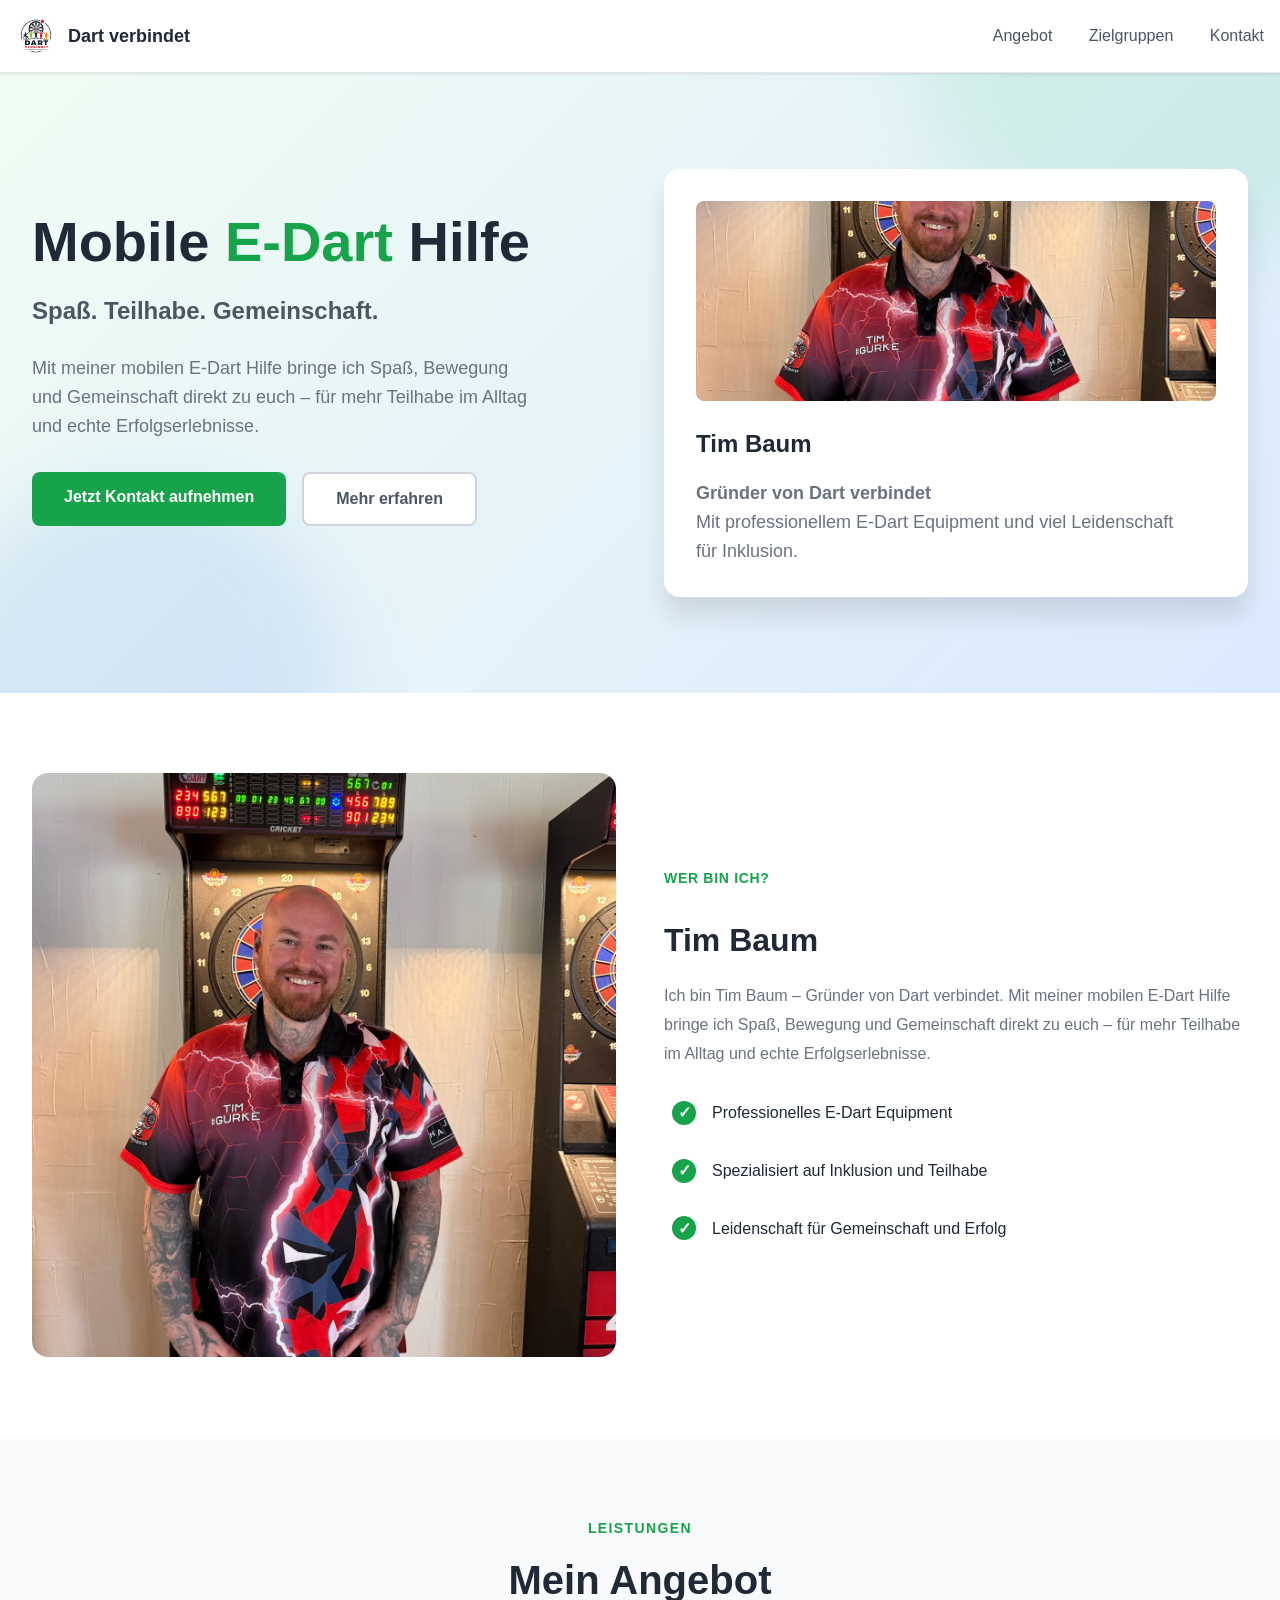
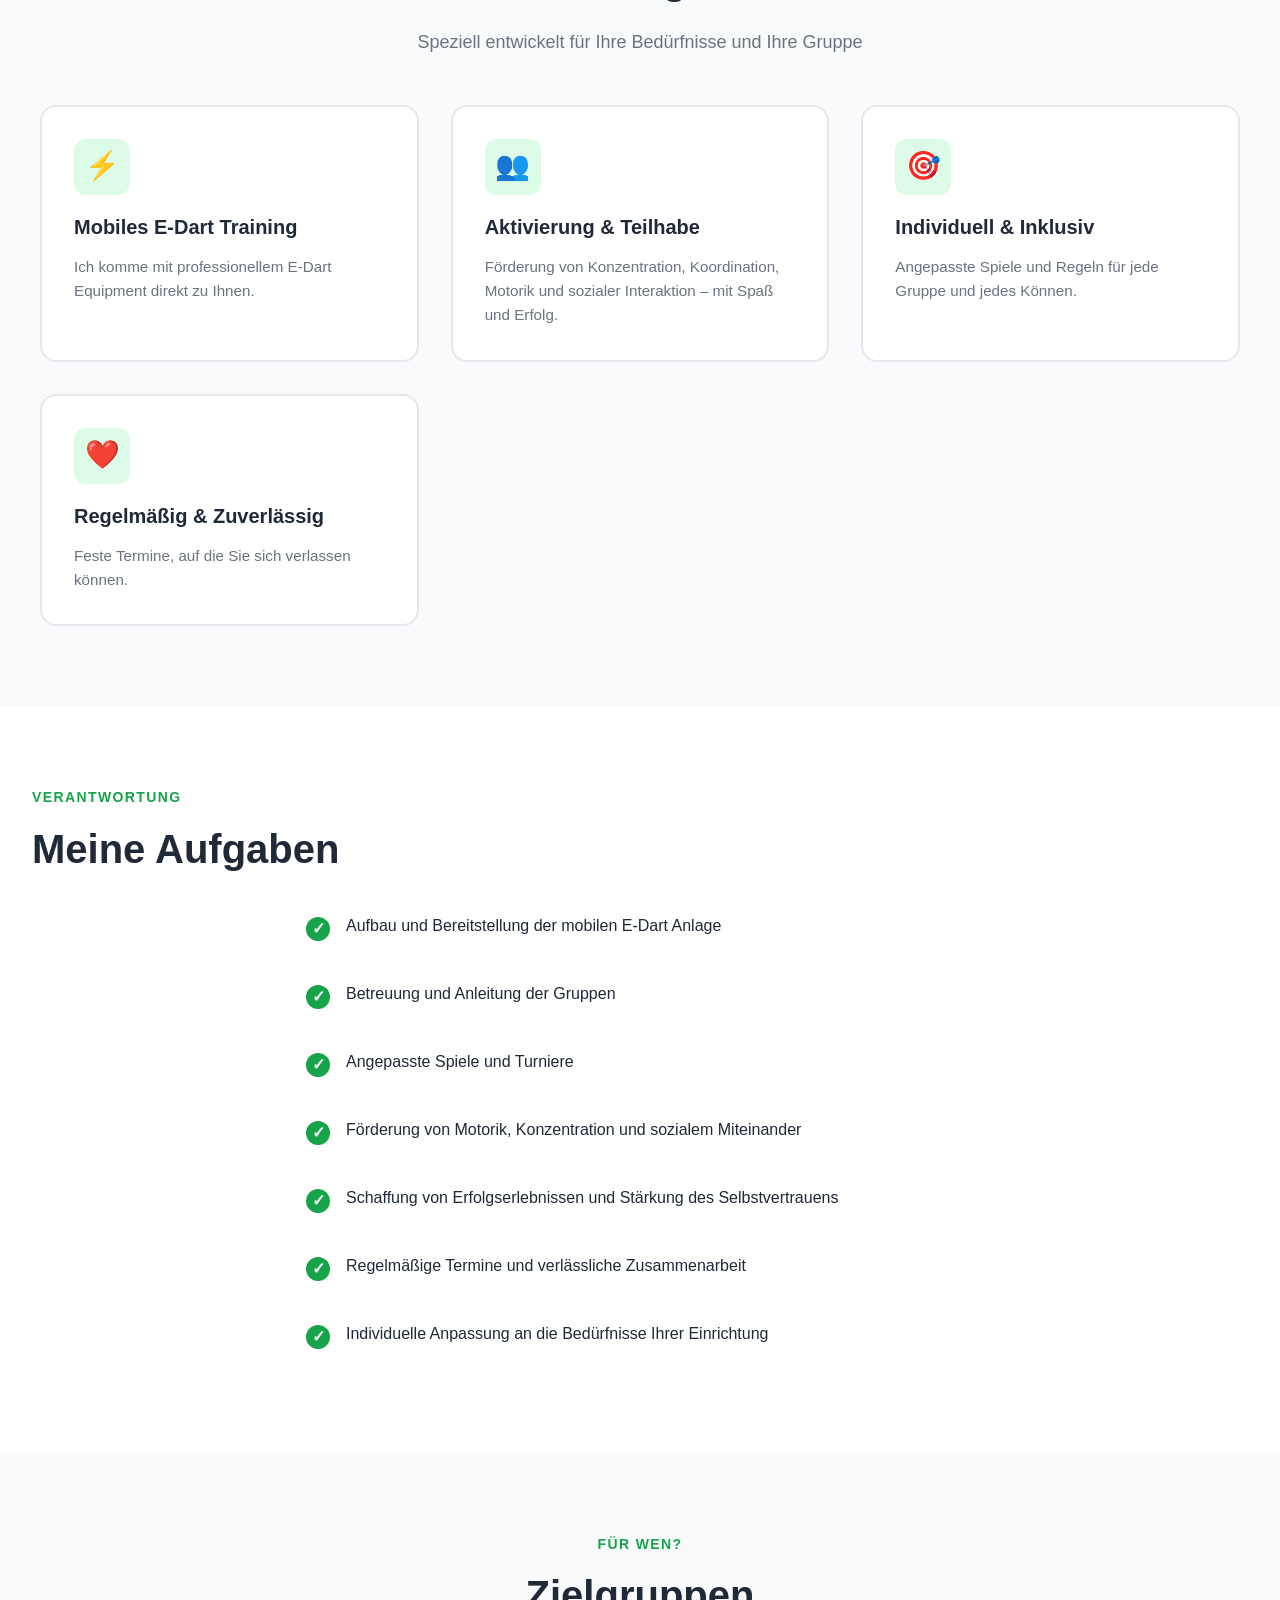
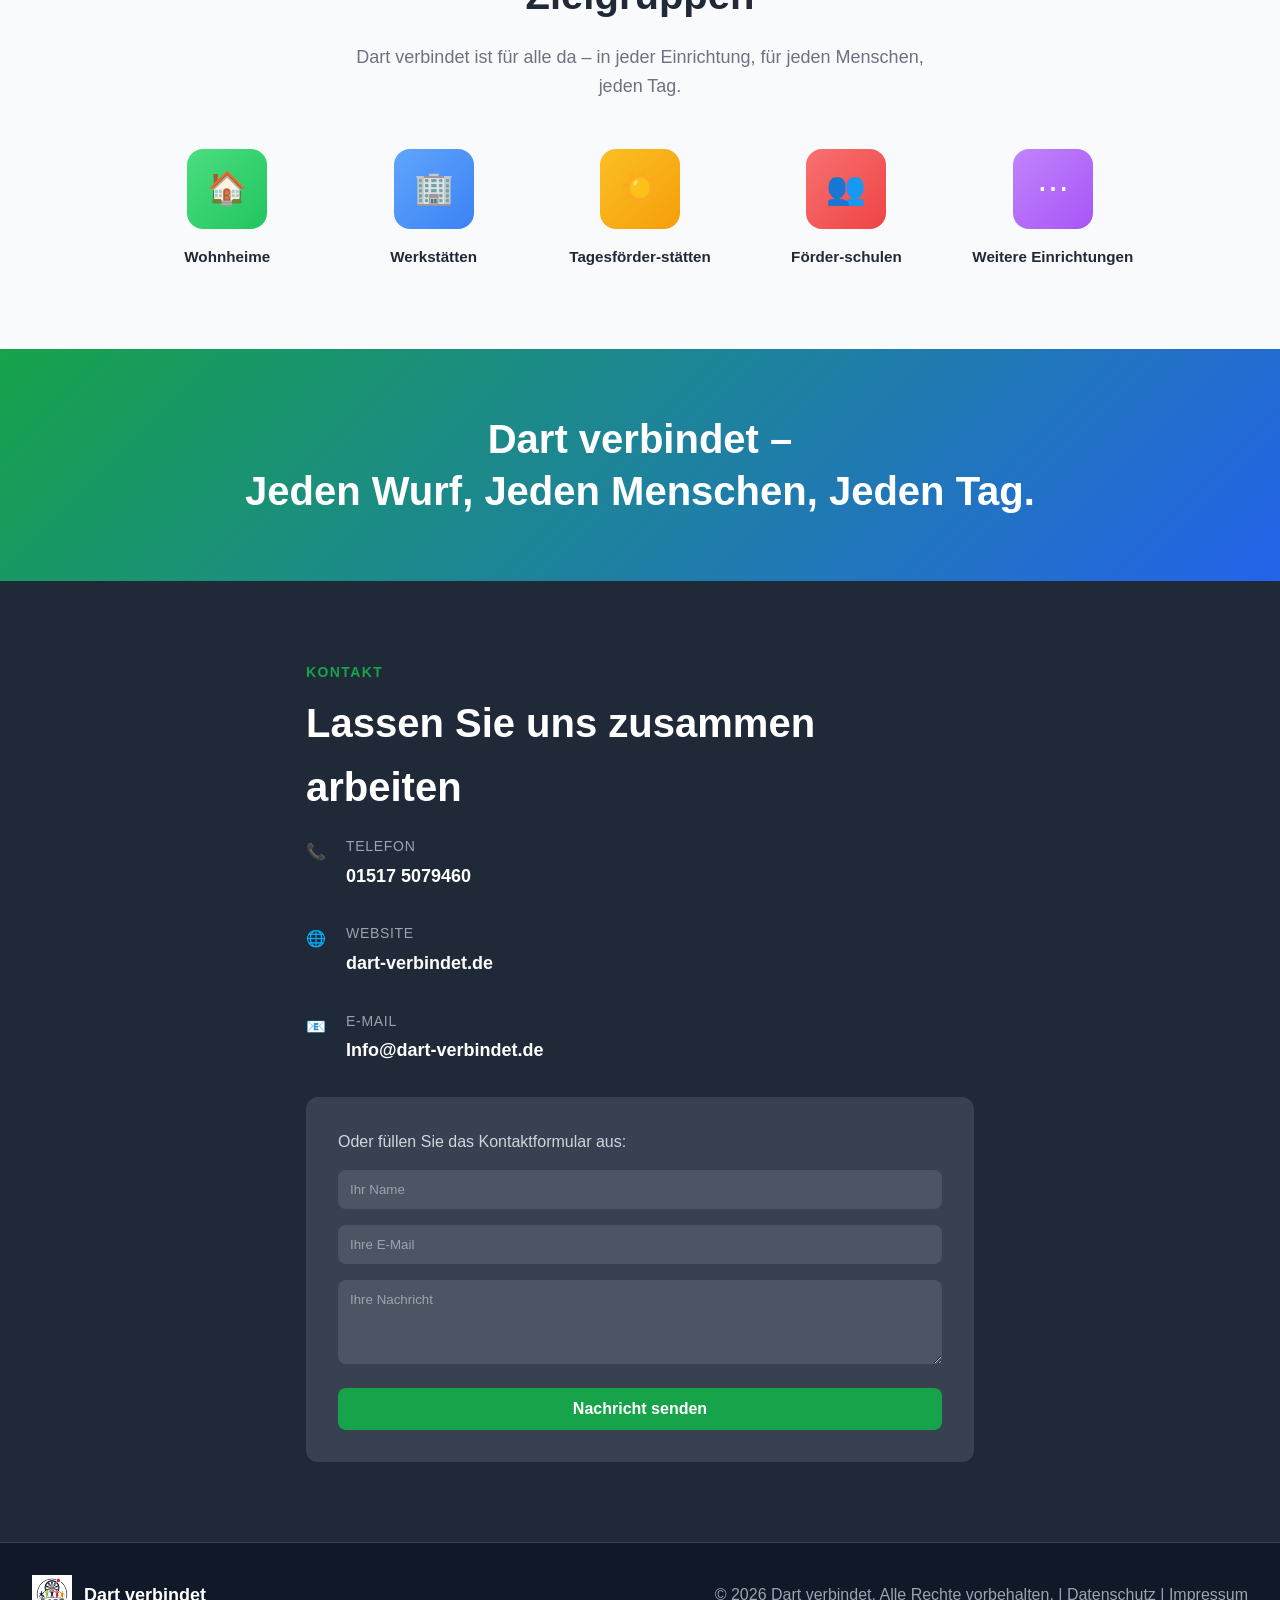
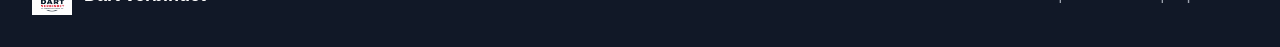
==== index.html @ 790d260e "Update index.html" ====
<!DOCTYPE html>
<html lang="de">
<head>
    <meta charset="UTF-8">
    <meta name="viewport" content="width=device-width, initial-scale=1.0">
    <title>Dart verbindet - Mobile E-Dart Hilfe</title>
    <style>
        * {
            margin: 0;
            padding: 0;
            box-sizing: border-box;
        }

        body {
            font-family: -apple-system, BlinkMacSystemFont, 'Segoe UI', Roboto, 'Helvetica Neue', Arial, sans-serif;
            line-height: 1.6;
            color: #1f2937;
            background: white;
        }

        .container {
            max-width: 1280px;
            margin: 0 auto;
            padding: 0 1rem;
        }

        /* Navigation */
        nav {
            position: sticky;
            top: 0;
            z-index: 50;
            background: white;
            border-bottom: 1px solid #e5e7eb;
            box-shadow: 0 1px 3px rgba(0,0,0,0.1);
        }

        nav .container {
            display: flex;
            justify-content: space-between;
            align-items: center;
            padding: 1rem;
        }

        .logo {
            display: flex;
            align-items: center;
            gap: 0.75rem;
            font-weight: bold;
            font-size: 1.125rem;
        }

        .logo-icon {
            width: 40px;
            height: 40px;
            background: linear-gradient(135deg, #16a34a, #2563eb);
            border-radius: 50%;
            display: flex;
            align-items: center;
            justify-content: center;
            color: white;
            font-weight: bold;
        }

        nav a {
            color: #4b5563;
            text-decoration: none;
            transition: color 0.3s;
            margin-left: 2rem;
        }

        nav a:hover {
            color: #16a34a;
        }

        /* Hero Section */
        .hero {
            background: linear-gradient(135deg, #f0fdf4 0%, #dbeafe 100%);
            padding: 6rem 1rem;
            position: relative;
            overflow: hidden;
        }

        .hero::before {
            content: '';
            position: absolute;
            top: -50%;
            right: -10%;
            width: 500px;
            height: 500px;
            background: rgba(34, 197, 94, 0.1);
            border-radius: 50%;
            filter: blur(40px);
        }

        .hero::after {
            content: '';
            position: absolute;
            bottom: -30%;
            left: -5%;
            width: 400px;
            height: 400px;
            background: rgba(37, 99, 235, 0.1);
            border-radius: 50%;
            filter: blur(40px);
        }

        .hero .container {
            display: grid;
            grid-template-columns: 1fr 1fr;
            gap: 3rem;
            align-items: center;
            position: relative;
            z-index: 10;
        }

        .hero h1 {
            font-size: 3.5rem;
            font-weight: 900;
            line-height: 1.2;
            margin-bottom: 1rem;
        }

        .hero h1 .accent {
            color: #16a34a;
        }

        .hero .subtitle {
            font-size: 1.5rem;
            color: #4b5563;
            margin-bottom: 1.5rem;
            font-weight: 600;
        }

        .hero p {
            font-size: 1.125rem;
            color: #6b7280;
            margin-bottom: 2rem;
            max-width: 500px;
        }

        .buttons {
            display: flex;
            gap: 1rem;
            margin-bottom: 2rem;
        }

        .btn {
            padding: 0.75rem 2rem;
            border-radius: 0.5rem;
            text-decoration: none;
            font-weight: 600;
            transition: all 0.3s;
            border: none;
            cursor: pointer;
            font-size: 1rem;
        }

        .btn-primary {
            background: #16a34a;
            color: white;
        }

        .btn-primary:hover {
            background: #15803d;
            transform: translateY(-2px);
            box-shadow: 0 10px 20px rgba(22, 163, 74, 0.2);
        }

        .btn-secondary {
            background: white;
            color: #4b5563;
            border: 2px solid #d1d5db;
        }

        .btn-secondary:hover {
            border-color: #16a34a;
            color: #16a34a;
        }

        .hero-card {
            background: white;
            border-radius: 1rem;
            padding: 2rem;
            box-shadow: 0 20px 25px rgba(0,0,0,0.1);
        }

        .hero-card-icon {
            font-size: 4rem;
            margin-bottom: 1rem;
            display: block;
        }

        .hero-card h3 {
            font-size: 1.5rem;
            margin-bottom: 1rem;
        }

        .hero-card p {
            color: #6b7280;
            margin: 0;
        }

        /* Section Styles */
        section {
            padding: 5rem 1rem;
        }

        section.light {
            background: #f9fafb;
        }

        .section-header {
            text-align: center;
            margin-bottom: 3rem;
        }

        .section-label {
            color: #16a34a;
            font-weight: bold;
            font-size: 0.875rem;
            text-transform: uppercase;
            letter-spacing: 0.1em;
            margin-bottom: 0.5rem;
        }

        .section-title {
            font-size: 2.5rem;
            font-weight: 900;
            margin-bottom: 1rem;
        }

        .section-lead {
            font-size: 1.125rem;
            color: #6b7280;
            max-width: 600px;
            margin: 0 auto;
        }

        /* About Section */
        .about .container {
            display: grid;
            grid-template-columns: 1fr 1fr;
            gap: 3rem;
            align-items: center;
        }

        .about-image {
            width: 100%;
            aspect-ratio: 1;
            background: linear-gradient(135deg, #dcfce7, #dbeafe);
            border-radius: 1rem;
            display: flex;
            align-items: center;
            justify-content: center;
            font-size: 6rem;
        }

        .about-content h2 {
            font-size: 2rem;
            margin-bottom: 1rem;
        }

        .about-content p {
            color: #6b7280;
            margin-bottom: 1.5rem;
            line-height: 1.8;
        }

        .checklist {
            list-style: none;
        }

        .checklist li {
            display: flex;
            align-items: center;
            gap: 1rem;
            margin-bottom: 1rem;
            padding: 0.5rem;
            border-radius: 0.5rem;
            transition: background 0.3s;
        }

        .checklist li:hover {
            background: #f3f4f6;
        }

        .checklist li::before {
            content: '✓';
            width: 24px;
            height: 24px;
            background: #16a34a;
            color: white;
            border-radius: 50%;
            display: flex;
            align-items: center;
            justify-content: center;
            font-weight: bold;
            flex-shrink: 0;
        }

        /* Cards Grid */
        .cards-grid {
            display: grid;
            grid-template-columns: repeat(auto-fit, minmax(280px, 1fr));
            gap: 2rem;
            max-width: 1200px;
            margin: 0 auto;
        }

        .card {
            background: white;
            border: 2px solid #e5e7eb;
            border-radius: 1rem;
            padding: 2rem;
            transition: all 0.3s;
        }

        .card:hover {
            border-color: #16a34a;
            box-shadow: 0 20px 25px rgba(22, 163, 74, 0.1);
            transform: translateY(-5px);
        }

        .card-icon {
            width: 56px;
            height: 56px;
            background: #dcfce7;
            border-radius: 0.75rem;
            display: flex;
            align-items: center;
            justify-content: center;
            font-size: 1.75rem;
            margin-bottom: 1rem;
        }

        .card h3 {
            font-size: 1.25rem;
            margin-bottom: 0.75rem;
        }

        .card p {
            color: #6b7280;
            font-size: 0.95rem;
        }

        /* Tasks List */
        .tasks-list {
            max-width: 700px;
            margin: 0 auto;
        }

        .task-item {
            display: flex;
            align-items: flex-start;
            gap: 1rem;
            padding: 1rem;
            margin-bottom: 0.5rem;
            border-radius: 0.5rem;
            transition: background 0.3s;
        }

        .task-item:hover {
            background: #f3f4f6;
        }

        .task-item::before {
            content: '✓';
            width: 24px;
            height: 24px;
            background: #16a34a;
            color: white;
            border-radius: 50%;
            display: flex;
            align-items: center;
            justify-content: center;
            font-weight: bold;
            flex-shrink: 0;
            margin-top: 0.25rem;
        }

        /* Target Groups */
        .target-groups {
            display: grid;
            grid-template-columns: repeat(auto-fit, minmax(150px, 1fr));
            gap: 2rem;
            max-width: 1000px;
            margin: 0 auto;
        }

        .target-group {
            text-align: center;
        }

        .target-icon {
            width: 80px;
            height: 80px;
            margin: 0 auto 1rem;
            border-radius: 1rem;
            display: flex;
            align-items: center;
            justify-content: center;
            font-size: 2rem;
        }

        .target-icon.green {
            background: linear-gradient(135deg, #4ade80, #22c55e);
        }

        .target-icon.blue {
            background: linear-gradient(135deg, #60a5fa, #3b82f6);
        }

        .target-icon.yellow {
            background: linear-gradient(135deg, #fbbf24, #f59e0b);
        }

        .target-icon.red {
            background: linear-gradient(135deg, #f87171, #ef4444);
        }

        .target-icon.purple {
            background: linear-gradient(135deg, #c084fc, #a855f7);
        }

        .target-icon {
            color: white;
        }

        .target-group p {
            font-weight: 600;
            font-size: 0.95rem;
        }

        /* Motto Section */
        .motto {
            background: linear-gradient(135deg, #16a34a 0%, #2563eb 100%);
            color: white;
            text-align: center;
            padding: 4rem 1rem;
        }

        .motto h2 {
            font-size: 2.5rem;
            font-weight: 900;
            line-height: 1.3;
        }

        /* Contact Section */
        .contact {
            background: #1f2937;
            color: white;
        }

        .contact .container {
            max-width: 700px;
        }

        .contact-item {
            display: flex;
            align-items: flex-start;
            gap: 1rem;
            margin-bottom: 2rem;
        }

        .contact-icon {
            width: 24px;
            height: 24px;
            color: #16a34a;
            flex-shrink: 0;
            margin-top: 0.25rem;
        }

        .contact-item p {
            margin: 0;
        }

        .contact-item .label {
            font-size: 0.875rem;
            color: #9ca3af;
            text-transform: uppercase;
            letter-spacing: 0.05em;
            margin-bottom: 0.25rem;
        }

        .contact-item a {
            color: white;
            text-decoration: none;
            font-weight: 600;
            font-size: 1.125rem;
            transition: color 0.3s;
        }

        .contact-item a:hover {
            color: #16a34a;
        }

        .form-group {
            background: #374151;
            border-radius: 0.75rem;
            padding: 2rem;
            margin-top: 2rem;
        }

        .form-group p {
            margin-bottom: 1rem;
            color: #d1d5db;
        }

        .form-group input,
        .form-group textarea {
            width: 100%;
            padding: 0.75rem;
            margin-bottom: 1rem;
            background: #4b5563;
            border: none;
            border-radius: 0.5rem;
            color: white;
            font-family: inherit;
        }

        .form-group input::placeholder,
        .form-group textarea::placeholder {
            color: #9ca3af;
        }

        .form-group input:focus,
        .form-group textarea:focus {
            outline: none;
            box-shadow: 0 0 0 3px rgba(22, 163, 74, 0.3);
        }

        /* Footer */
        footer {
            background: #111827;
            color: #9ca3af;
            padding: 2rem 1rem;
            text-align: center;
            border-top: 1px solid #374151;
        }

        footer .container {
            display: flex;
            justify-content: space-between;
            align-items: center;
            flex-wrap: wrap;
            gap: 2rem;
        }

        footer a {
            color: #9ca3af;
            text-decoration: none;
            transition: color 0.3s;
        }

        footer a:hover {
            color: #16a34a;
        }

        /* Responsive */
        @media (max-width: 768px) {
            .hero .container,
            .about .container {
                grid-template-columns: 1fr;
            }

            .hero h1 {
                font-size: 2rem;
            }

            .section-title {
                font-size: 1.875rem;
            }

            nav a {
                display: none;
            }

            .buttons {
                flex-direction: column;
            }

            .btn {
                width: 100%;
                text-align: center;
            }

            footer .container {
                flex-direction: column;
                text-align: center;
            }
        }
    </style>
</head>
<body>
    <!-- Navigation -->
    <nav>
        <div class="container">
            <div class="logo">
                <img src="images/logo.png" alt="Dart verbindet Logo" style="height: 40px; width: auto;">
                <span>Dart verbindet</span>
            </div>
            <div>
                <a href="#angebot">Angebot</a>
                <a href="#zielgruppen">Zielgruppen</a>
                <a href="#kontakt">Kontakt</a>
            </div>
        </div>
    </nav>

    <!-- Hero Section -->
    <section class="hero">
        <div class="container">
            <div>
                <h1>Mobile <span class="accent">E-Dart</span> Hilfe</h1>
                <p class="subtitle">Spaß. Teilhabe. Gemeinschaft.</p>
                <p>Mit meiner mobilen E-Dart Hilfe bringe ich Spaß, Bewegung und Gemeinschaft direkt zu euch – für mehr Teilhabe im Alltag und echte Erfolgserlebnisse.</p>
                <div class="buttons">
                    <a href="#kontakt" class="btn btn-primary">Jetzt Kontakt aufnehmen</a>
                    <a href="#angebot" class="btn btn-secondary">Mehr erfahren</a>
                </div>
            </div>
            <div class="hero-card">
                <img src="images/tim.jpg" alt="Tim Baum" style="width: 100%; height: 200px; object-fit: cover; border-radius: 0.5rem; margin-bottom: 1rem;">
                <h3>Tim Baum</h3>
                <p><strong>Gründer von Dart verbindet</strong></p>
                <p>Mit professionellem E-Dart Equipment und viel Leidenschaft für Inklusion.</p>
            </div>
        </div>
    </section>

    <!-- Über mich -->
    <section class="about">
        <div class="container">
            <div class="about-image" style="background-image: url('images/tim.jpg'); background-size: cover; background-position: center;"></div>
            <div class="about-content">
                <p style="color: #16a34a; font-weight: bold; font-size: 0.875rem; text-transform: uppercase; letter-spacing: 0.05em;">Wer bin ich?</p>
                <h2>Tim Baum</h2>
                <p>Ich bin Tim Baum – Gründer von Dart verbindet. Mit meiner mobilen E-Dart Hilfe bringe ich Spaß, Bewegung und Gemeinschaft direkt zu euch – für mehr Teilhabe im Alltag und echte Erfolgserlebnisse.</p>
                <ul class="checklist">
                    <li>Professionelles E-Dart Equipment</li>
                    <li>Spezialisiert auf Inklusion und Teilhabe</li>
                    <li>Leidenschaft für Gemeinschaft und Erfolg</li>
                </ul>
            </div>
        </div>
    </section>

    <!-- Mein Angebot -->
    <section class="light" id="angebot">
        <div class="container">
            <div class="section-header">
                <p class="section-label">Leistungen</p>
                <h2 class="section-title">Mein Angebot</h2>
                <p class="section-lead">Speziell entwickelt für Ihre Bedürfnisse und Ihre Gruppe</p>
            </div>
            <div class="cards-grid">
                <div class="card">
                    <div class="card-icon">⚡</div>
                    <h3>Mobiles E-Dart Training</h3>
                    <p>Ich komme mit professionellem E-Dart Equipment direkt zu Ihnen.</p>
                </div>
                <div class="card">
                    <div class="card-icon">👥</div>
                    <h3>Aktivierung & Teilhabe</h3>
                    <p>Förderung von Konzentration, Koordination, Motorik und sozialer Interaktion – mit Spaß und Erfolg.</p>
                </div>
                <div class="card">
                    <div class="card-icon">🎯</div>
                    <h3>Individuell & Inklusiv</h3>
                    <p>Angepasste Spiele und Regeln für jede Gruppe und jedes Können.</p>
                </div>
                <div class="card">
                    <div class="card-icon">❤️</div>
                    <h3>Regelmäßig & Zuverlässig</h3>
                    <p>Feste Termine, auf die Sie sich verlassen können.</p>
                </div>
            </div>
        </div>
    </section>

    <!-- Meine Aufgaben -->
    <section>
        <div class="container">
            <p class="section-label">Verantwortung</p>
            <h2 class="section-title">Meine Aufgaben</h2>
            <div class="tasks-list">
                <div class="task-item">Aufbau und Bereitstellung der mobilen E-Dart Anlage</div>
                <div class="task-item">Betreuung und Anleitung der Gruppen</div>
                <div class="task-item">Angepasste Spiele und Turniere</div>
                <div class="task-item">Förderung von Motorik, Konzentration und sozialem Miteinander</div>
                <div class="task-item">Schaffung von Erfolgserlebnissen und Stärkung des Selbstvertrauens</div>
                <div class="task-item">Regelmäßige Termine und verlässliche Zusammenarbeit</div>
                <div class="task-item">Individuelle Anpassung an die Bedürfnisse Ihrer Einrichtung</div>
            </div>
        </div>
    </section>

    <!-- Zielgruppen -->
    <section class="light" id="zielgruppen">
        <div class="container">
            <div class="section-header">
                <p class="section-label">Für wen?</p>
                <h2 class="section-title">Zielgruppen</h2>
                <p class="section-lead">Dart verbindet ist für alle da – in jeder Einrichtung, für jeden Menschen, jeden Tag.</p>
            </div>
            <div class="target-groups">
                <div class="target-group">
                    <div class="target-icon green">🏠</div>
                    <p>Wohnheime</p>
                </div>
                <div class="target-group">
                    <div class="target-icon blue">🏢</div>
                    <p>Werkstätten</p>
                </div>
                <div class="target-group">
                    <div class="target-icon yellow">☀️</div>
                    <p>Tagesförder-stätten</p>
                </div>
                <div class="target-group">
                    <div class="target-icon red">👥</div>
                    <p>Förder-schulen</p>
                </div>
                <div class="target-group">
                    <div class="target-icon purple">⋯</div>
                    <p>Weitere Einrichtungen</p>
                </div>
            </div>
        </div>
    </section>

    <!-- Motto -->
    <section class="motto">
        <div class="container">
            <h2>Dart verbindet –<br>Jeden Wurf, Jeden Menschen, Jeden Tag.</h2>
        </div>
    </section>

    <!-- Kontakt -->
    <section class="contact" id="kontakt">
        <div class="container">
            <p class="section-label">Kontakt</p>
            <h2 class="section-title">Lassen Sie uns zusammen arbeiten</h2>

            <div class="contact-item">
                <span class="contact-icon">📞</span>
                <div>
                    <p class="label">Telefon</p>
                    <a href="tel:015175079460">01517 5079460</a>
                </div>
            </div>

            <div class="contact-item">
                <span class="contact-icon">🌐</span>
                <div>
                    <p class="label">Website</p>
                    <a href="https://dart-verbindet.de" target="_blank">dart-verbindet.de</a>
                </div>
            </div>

            <div class="contact-item">
                <span class="contact-icon">📧</span>
                <div>
                    <p class="label">E-Mail</p>
                    <a href="mailto:Info@dart-verbindet.de">Info@dart-verbindet.de</a>
                </div>
            </div>

            <div class="form-group">
                <p>Oder füllen Sie das Kontaktformular aus:</p>
                <input type="text" placeholder="Ihr Name" required>
                <input type="email" placeholder="Ihre E-Mail" required>
                <textarea placeholder="Ihre Nachricht" rows="4" required></textarea>
                <button class="btn btn-primary" style="width: 100%; text-align: center;">Nachricht senden</button>
            </div>
        </div>
    </section>

    <!-- Footer -->
    <footer>
        <div class="container">
            <div class="logo" style="color: white;">
                <img src="images/logo.png" alt="Dart verbindet Logo" style="height: 40px; width: auto;">
                <span>Dart verbindet</span>
            </div>
            <p>© 2026 Dart verbindet. Alle Rechte vorbehalten. | <a href="#">Datenschutz</a> | <a href="#">Impressum</a></p>
        </div>
    </footer>
</body>
</html>
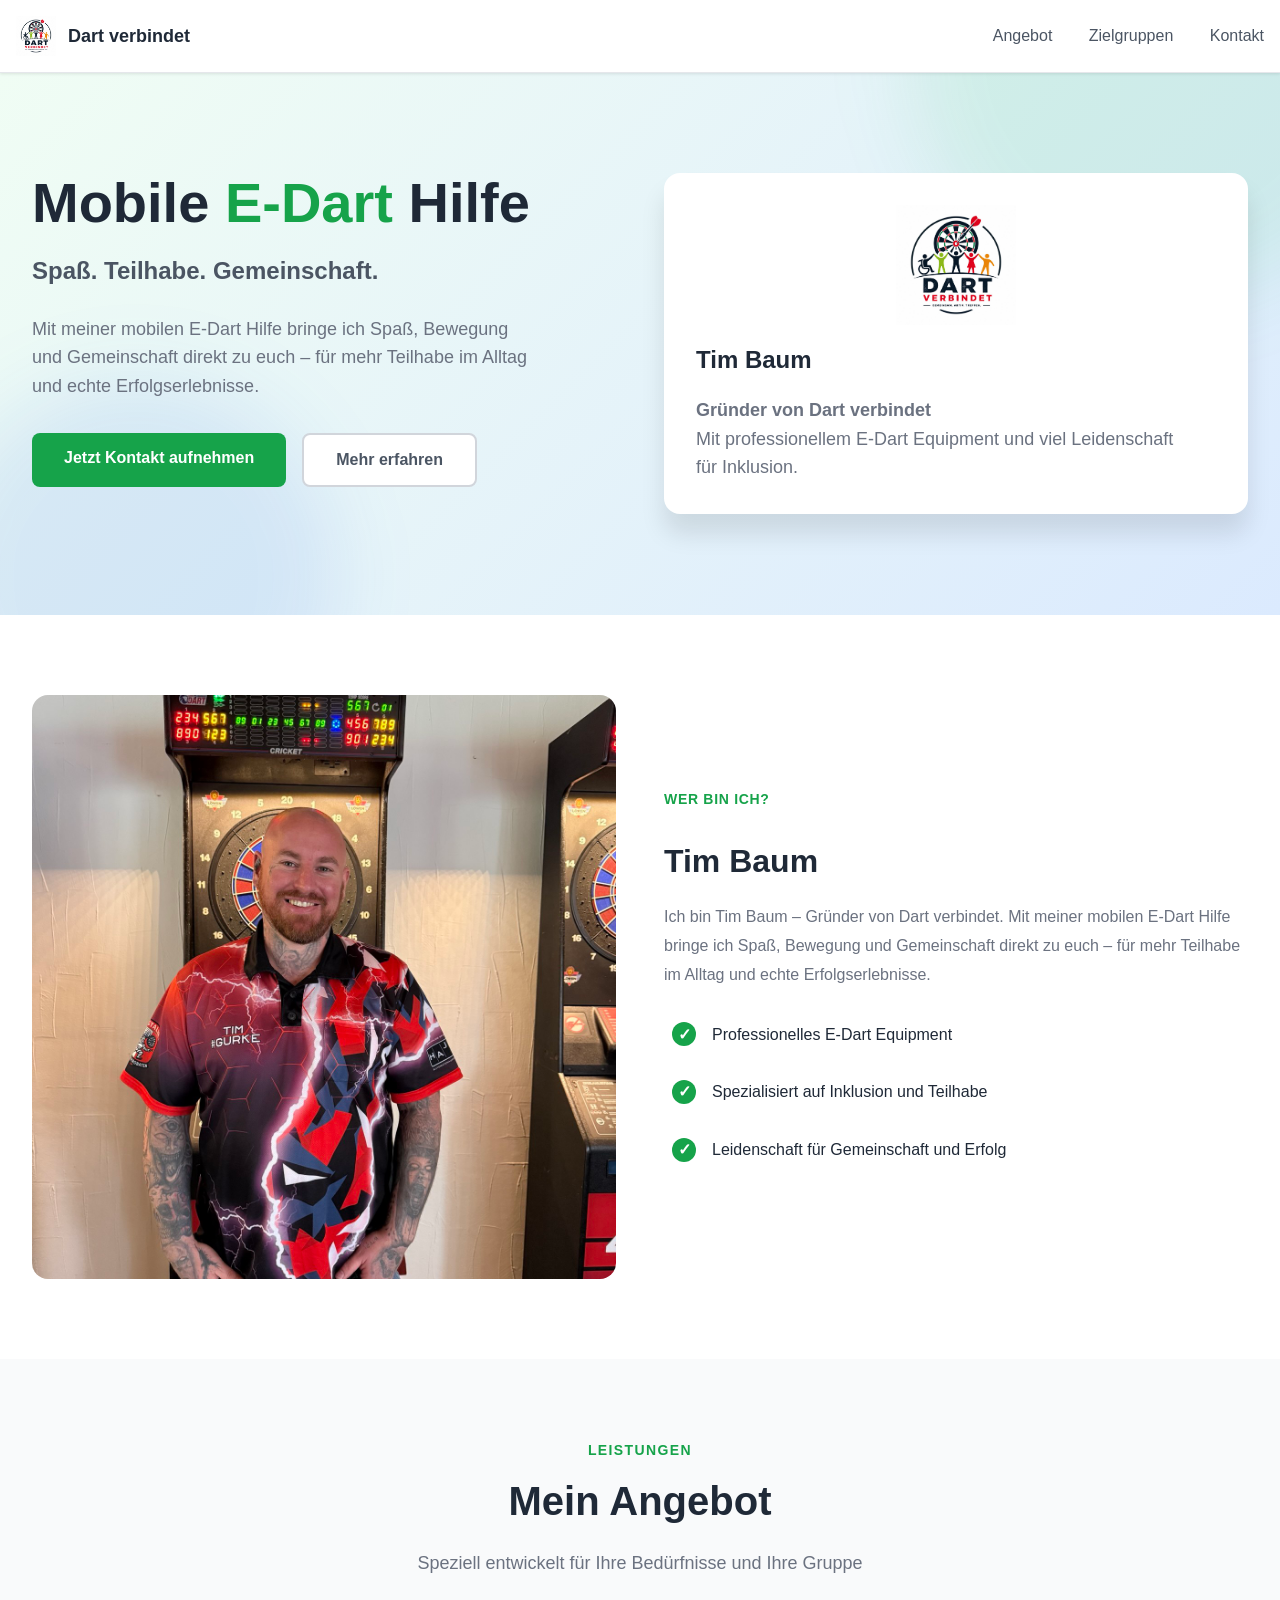
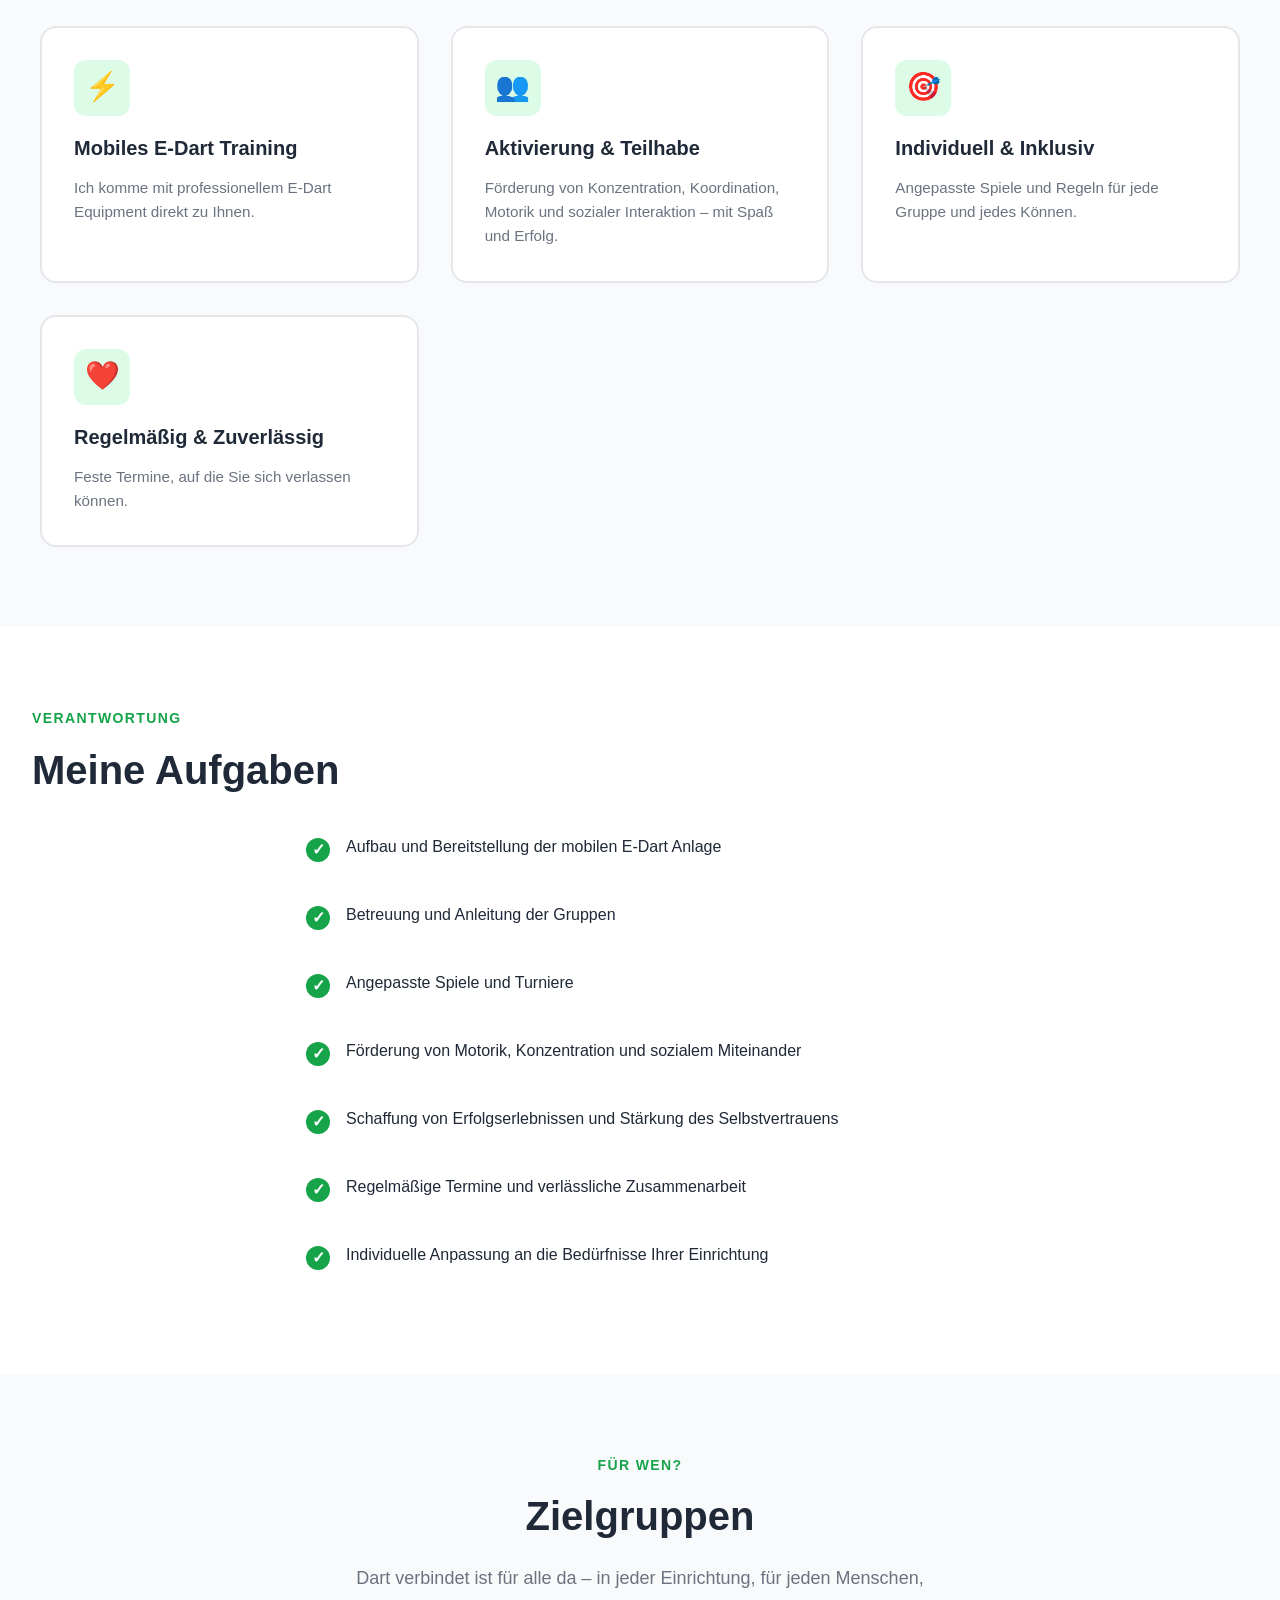
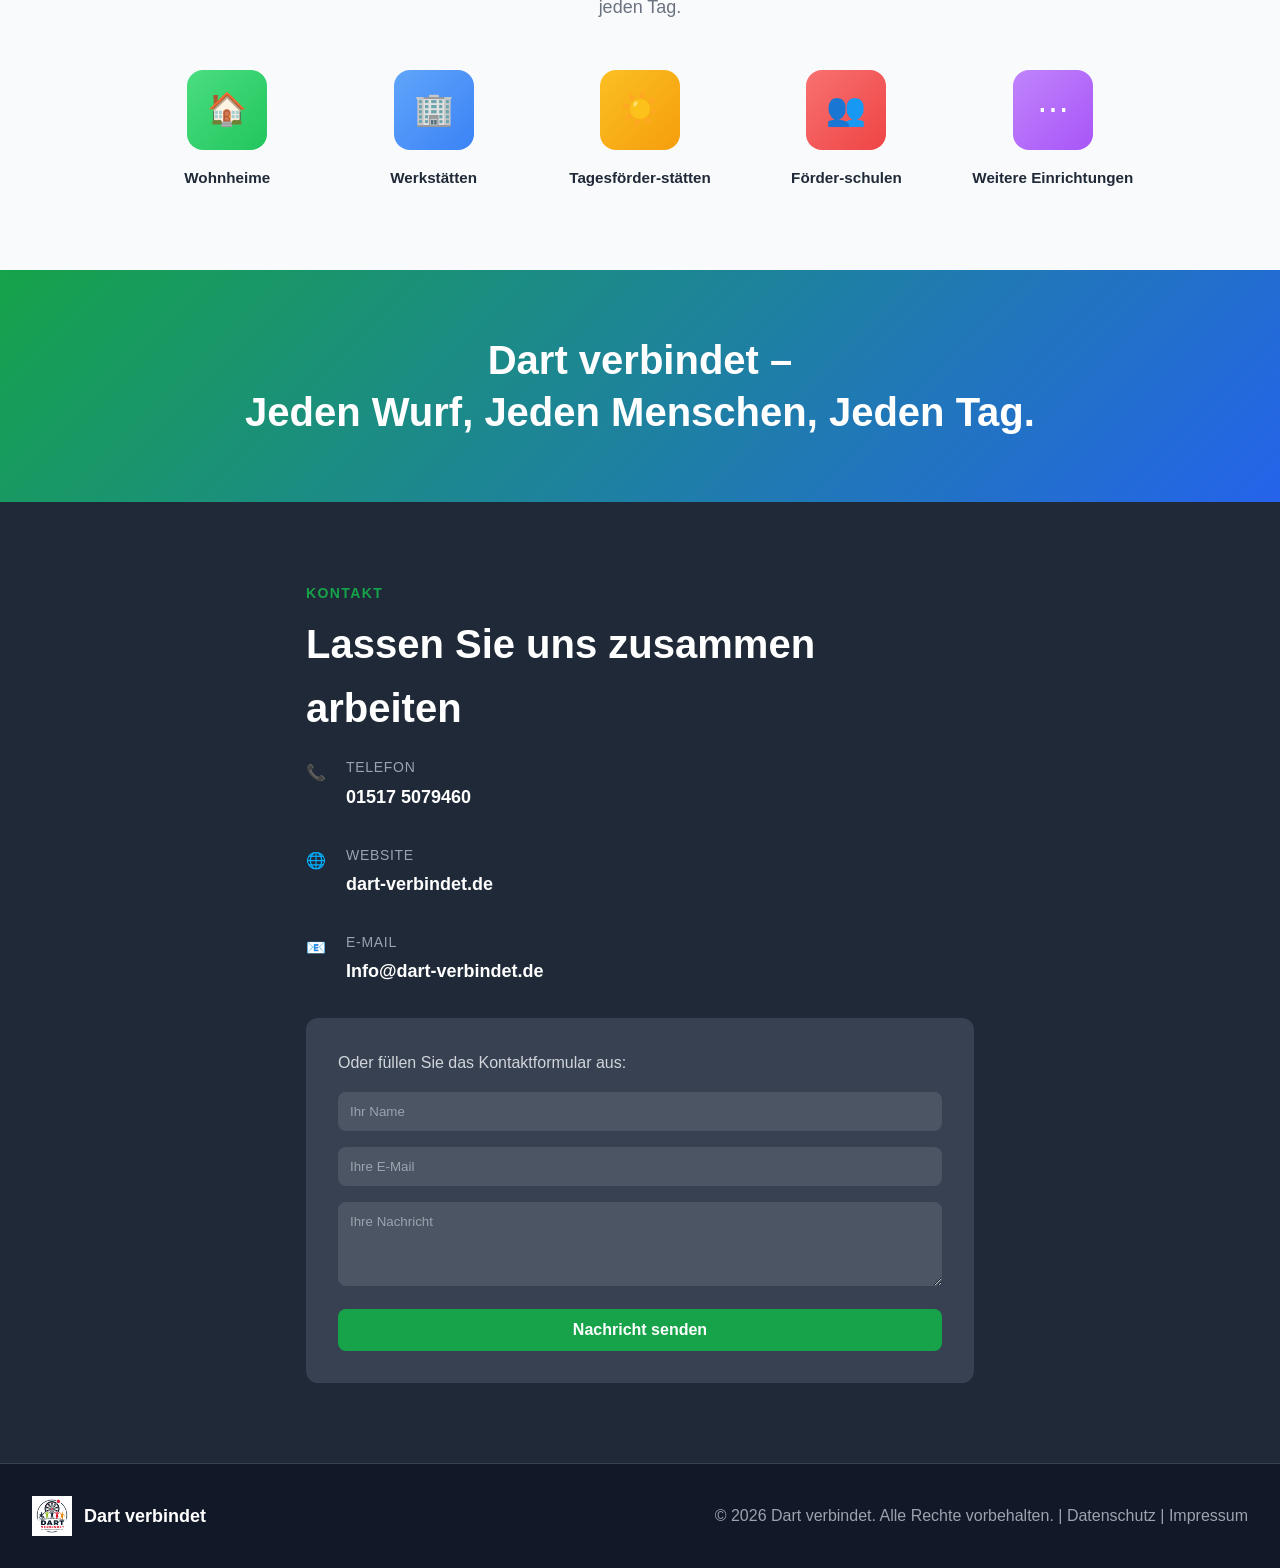
==== commit 6a56ea11: "Update index.html" ====
--- a/index.html
+++ b/index.html
@@ -620,7 +620,7 @@
                 </div>
             </div>
             <div class="hero-card">
-                <img src="images/tim.jpg" alt="Tim Baum" style="width: 100%; height: 200px; object-fit: cover; border-radius: 0.5rem; margin-bottom: 1rem;">
+                <img src="images/logo.png" alt="Dart verbindet Logo" style="width: 120px; height: auto; margin: 0 auto 1rem; display: block;">
                 <h3>Tim Baum</h3>
                 <p><strong>Gründer von Dart verbindet</strong></p>
                 <p>Mit professionellem E-Dart Equipment und viel Leidenschaft für Inklusion.</p>
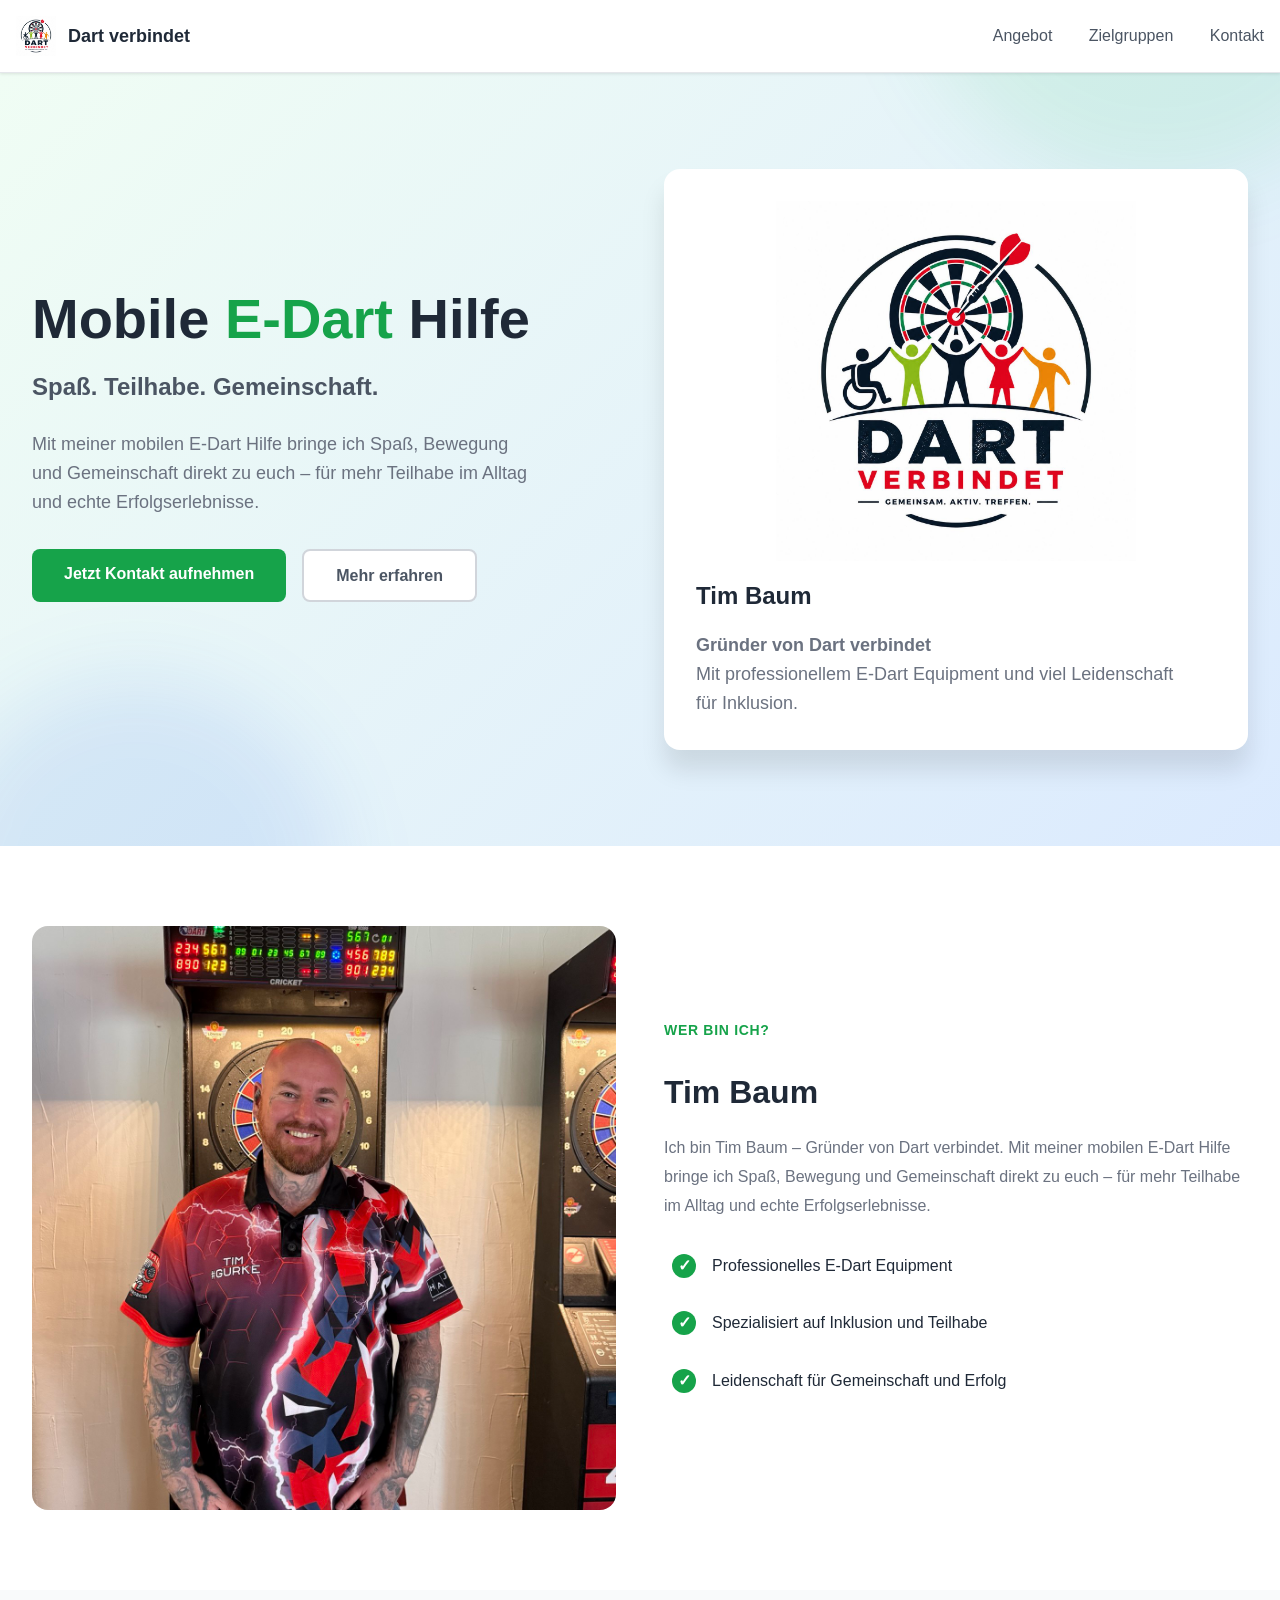
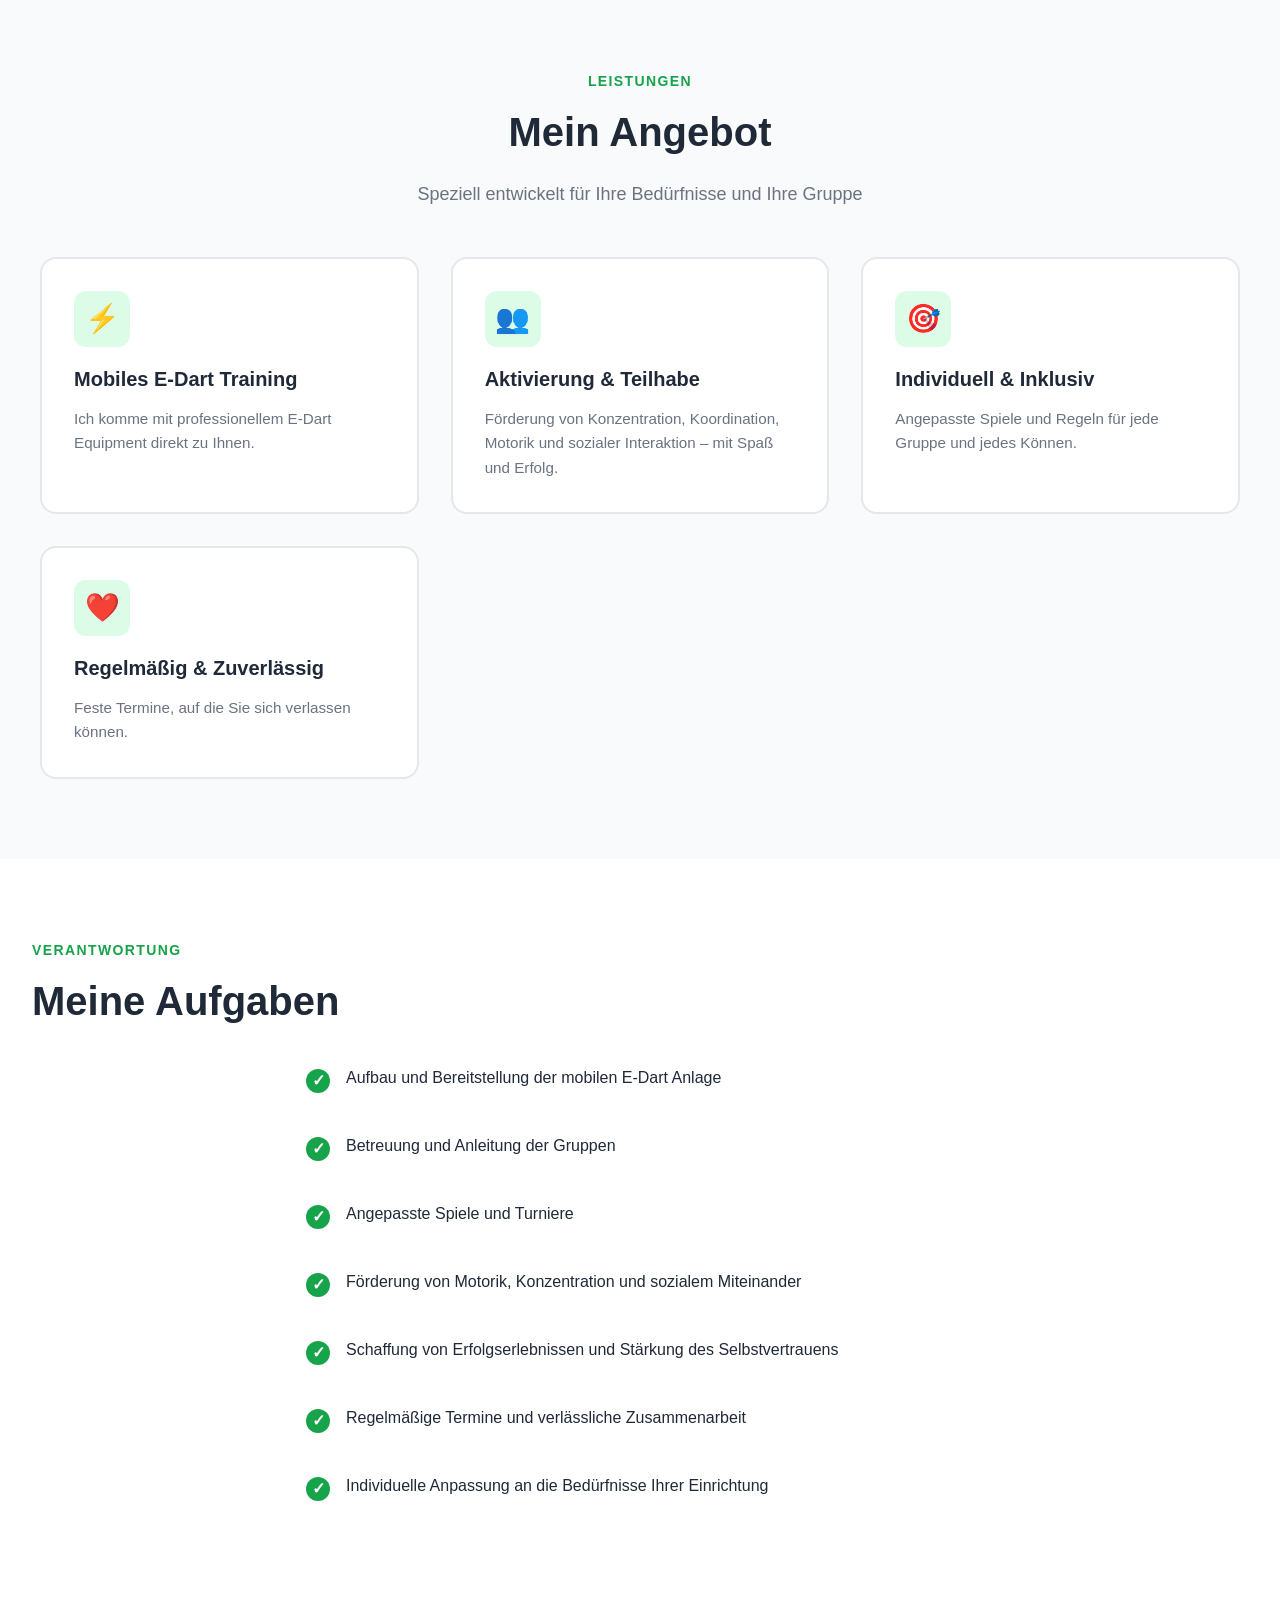
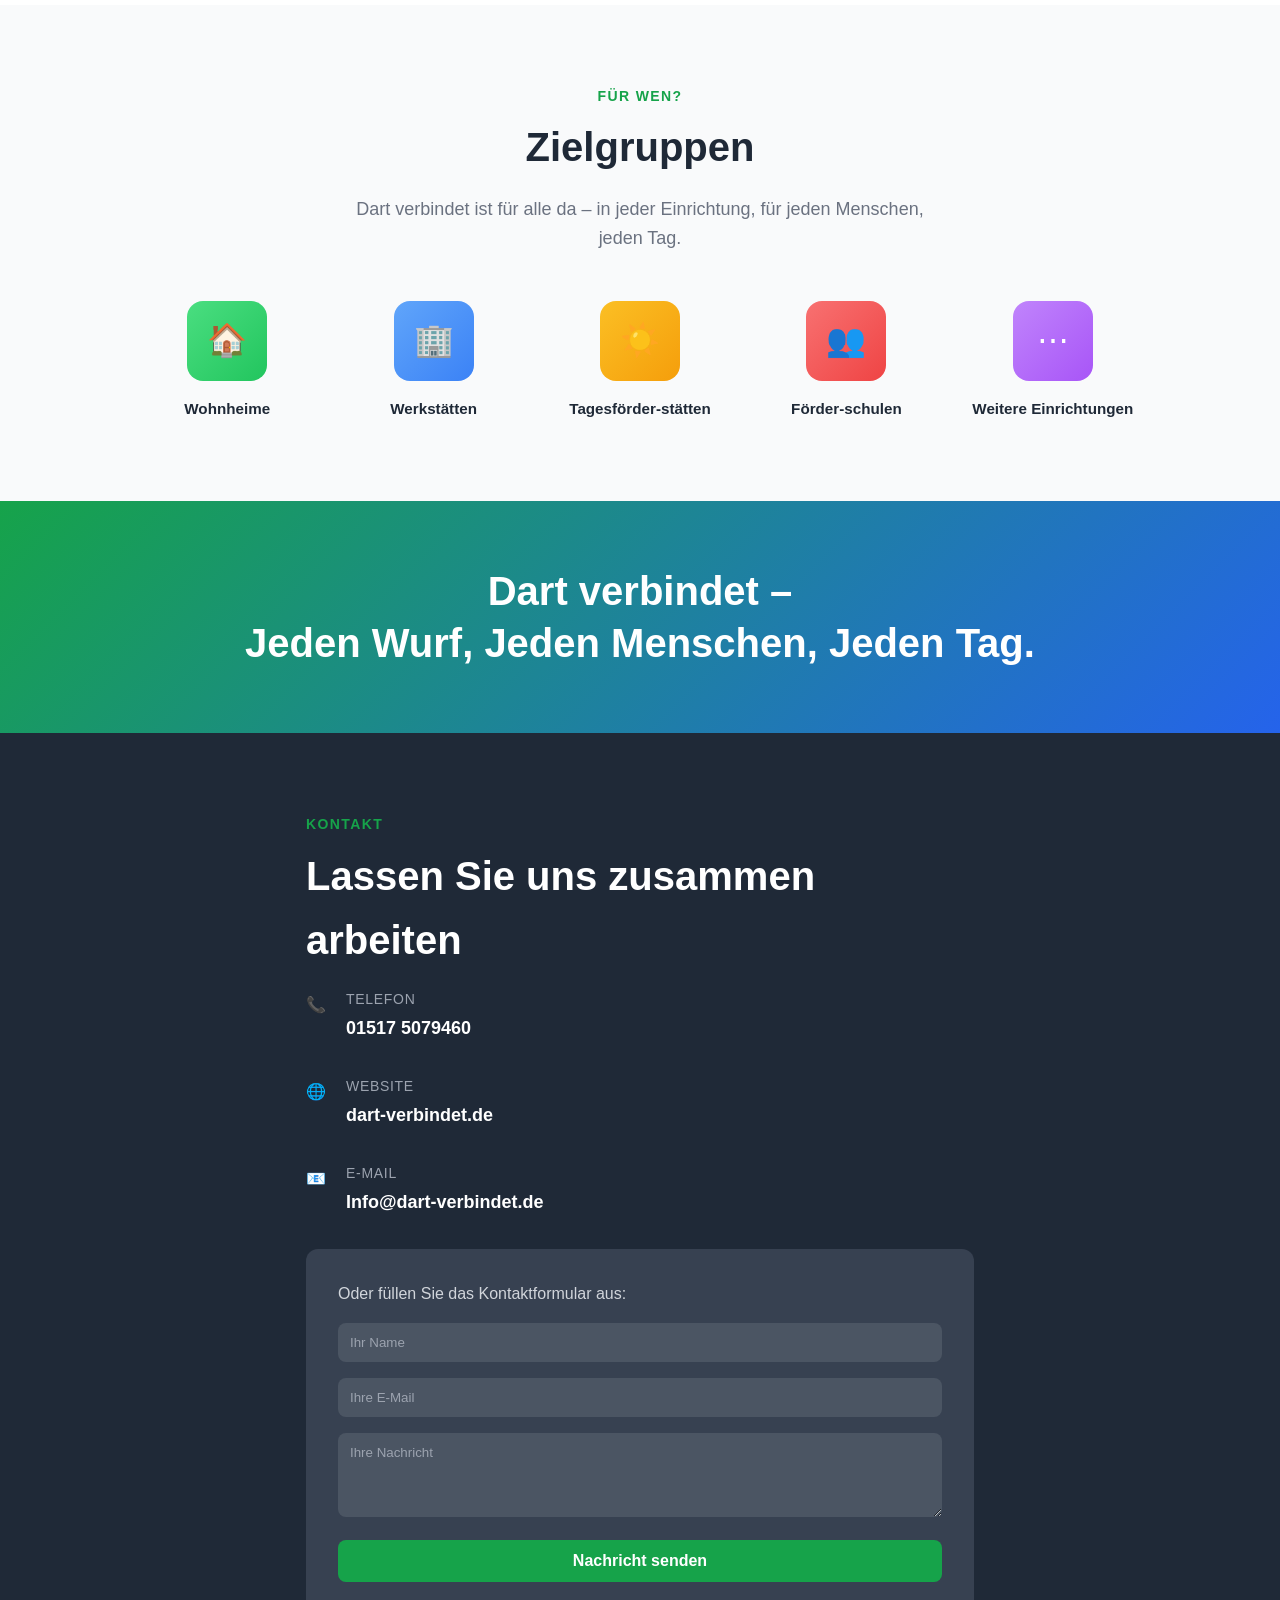
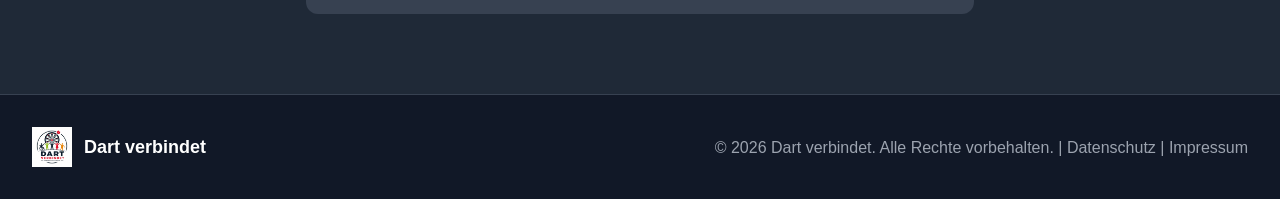
==== commit 90c52d22: "Update index.html" ====
--- a/index.html
+++ b/index.html
@@ -620,7 +620,7 @@
                 </div>
             </div>
             <div class="hero-card">
-                <img src="images/logo.png" alt="Dart verbindet Logo" style="width: 120px; height: auto; margin: 0 auto 1rem; display: block;">
+                <img src="images/logo.png" alt="Dart verbindet Logo" style="width: 360px; height: auto; margin: 0 auto 1rem; display: block;">
                 <h3>Tim Baum</h3>
                 <p><strong>Gründer von Dart verbindet</strong></p>
                 <p>Mit professionellem E-Dart Equipment und viel Leidenschaft für Inklusion.</p>
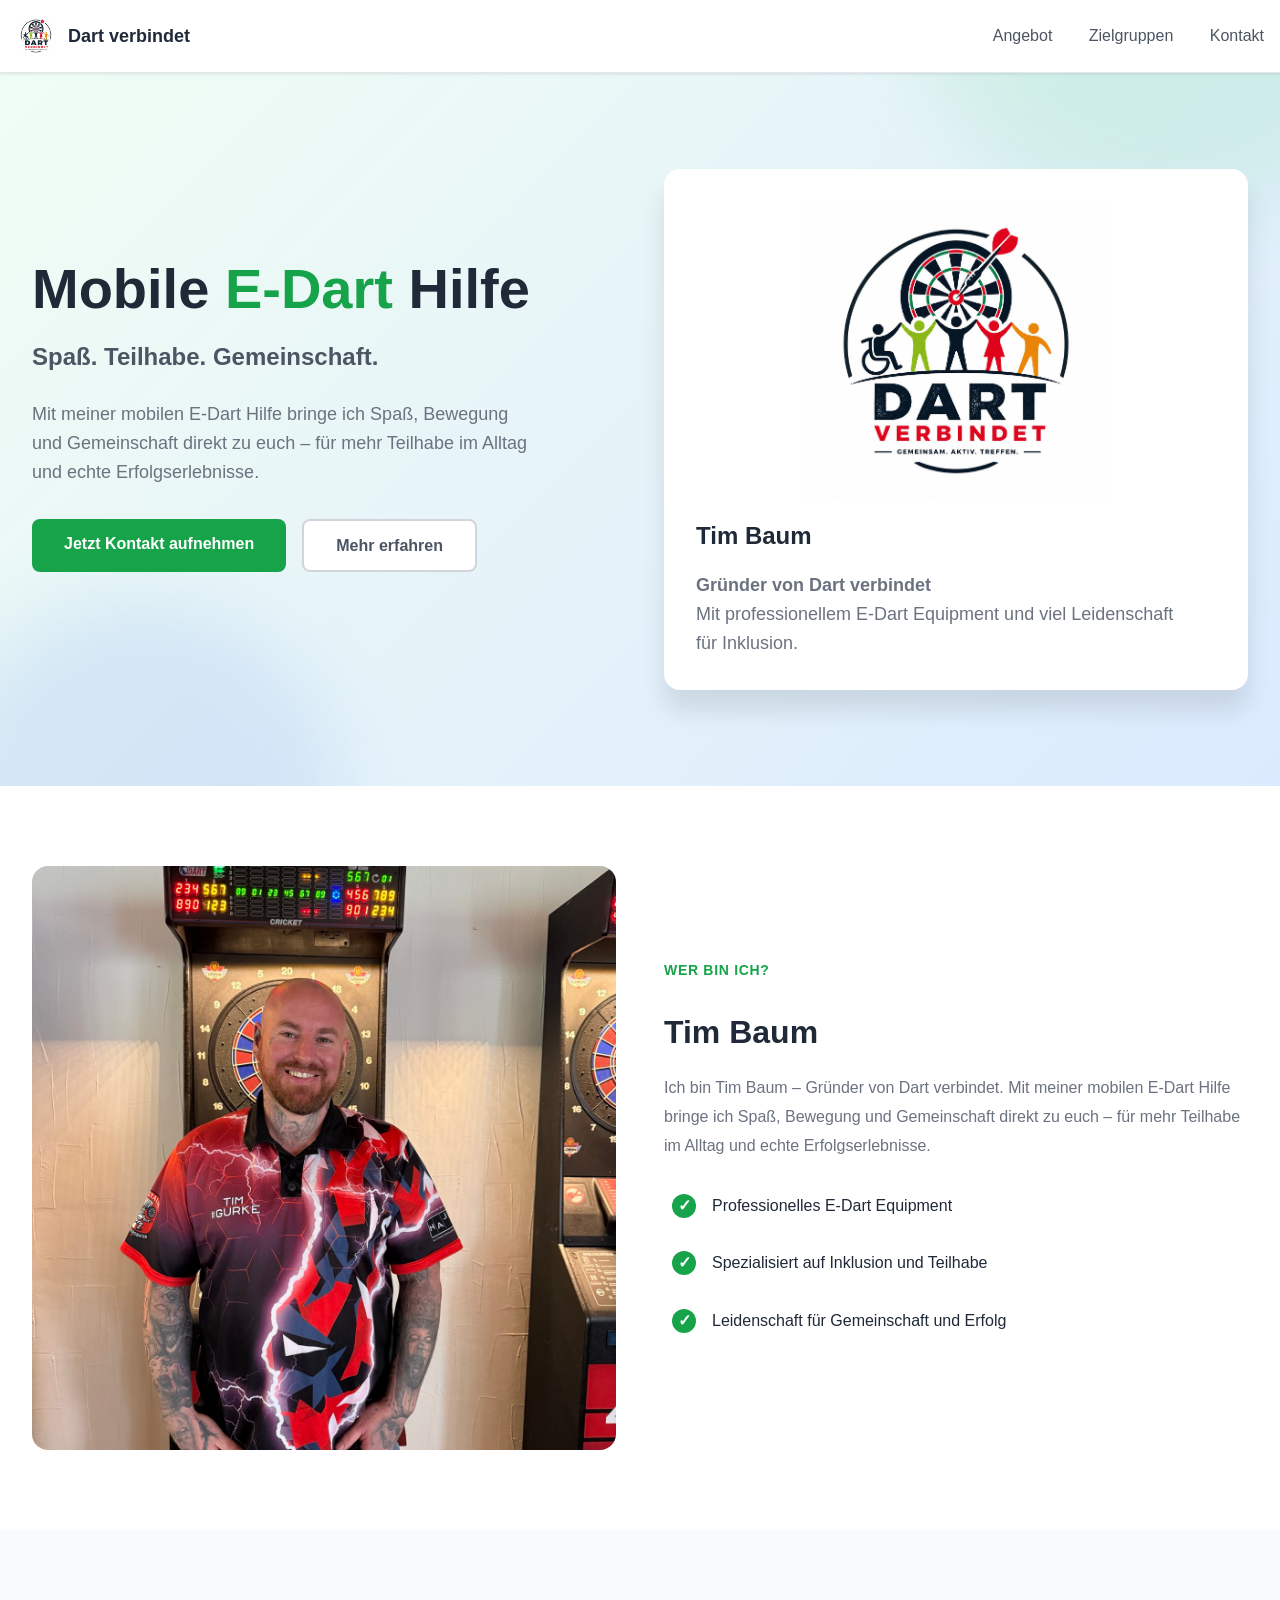
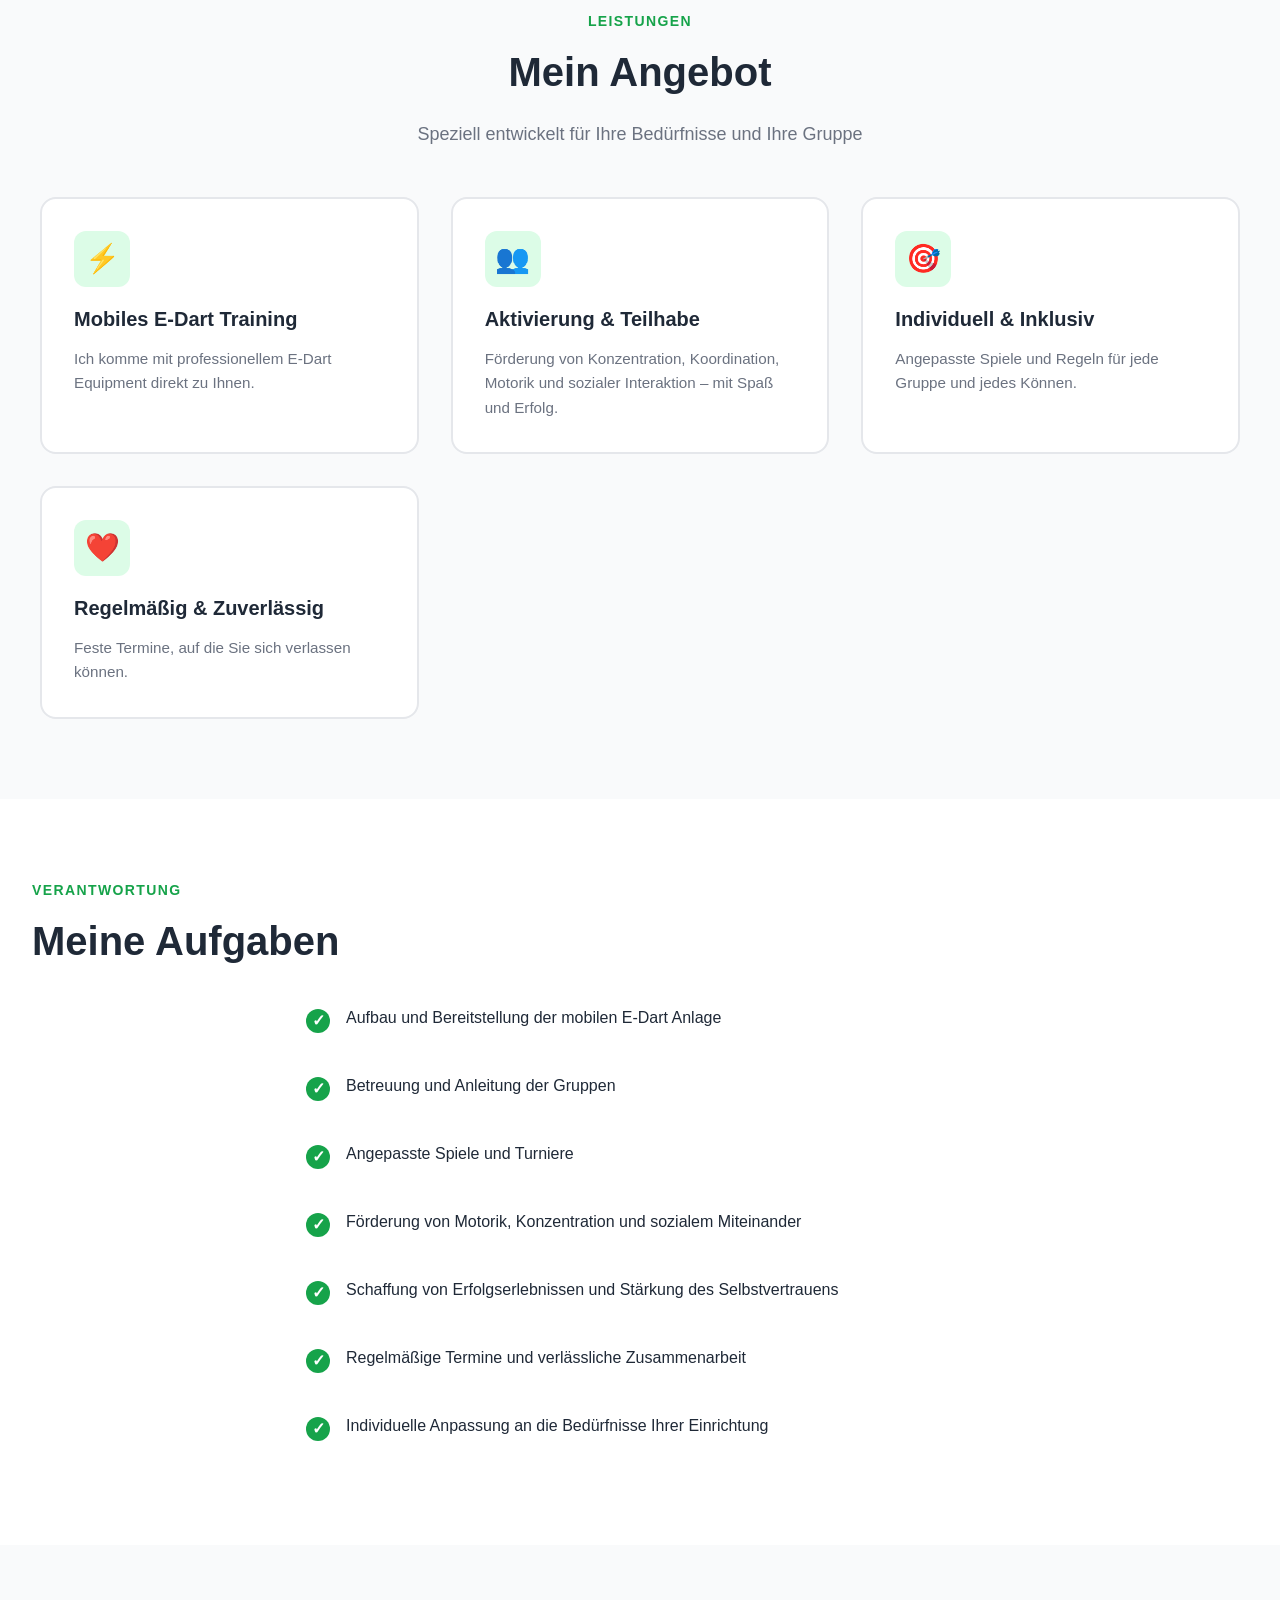
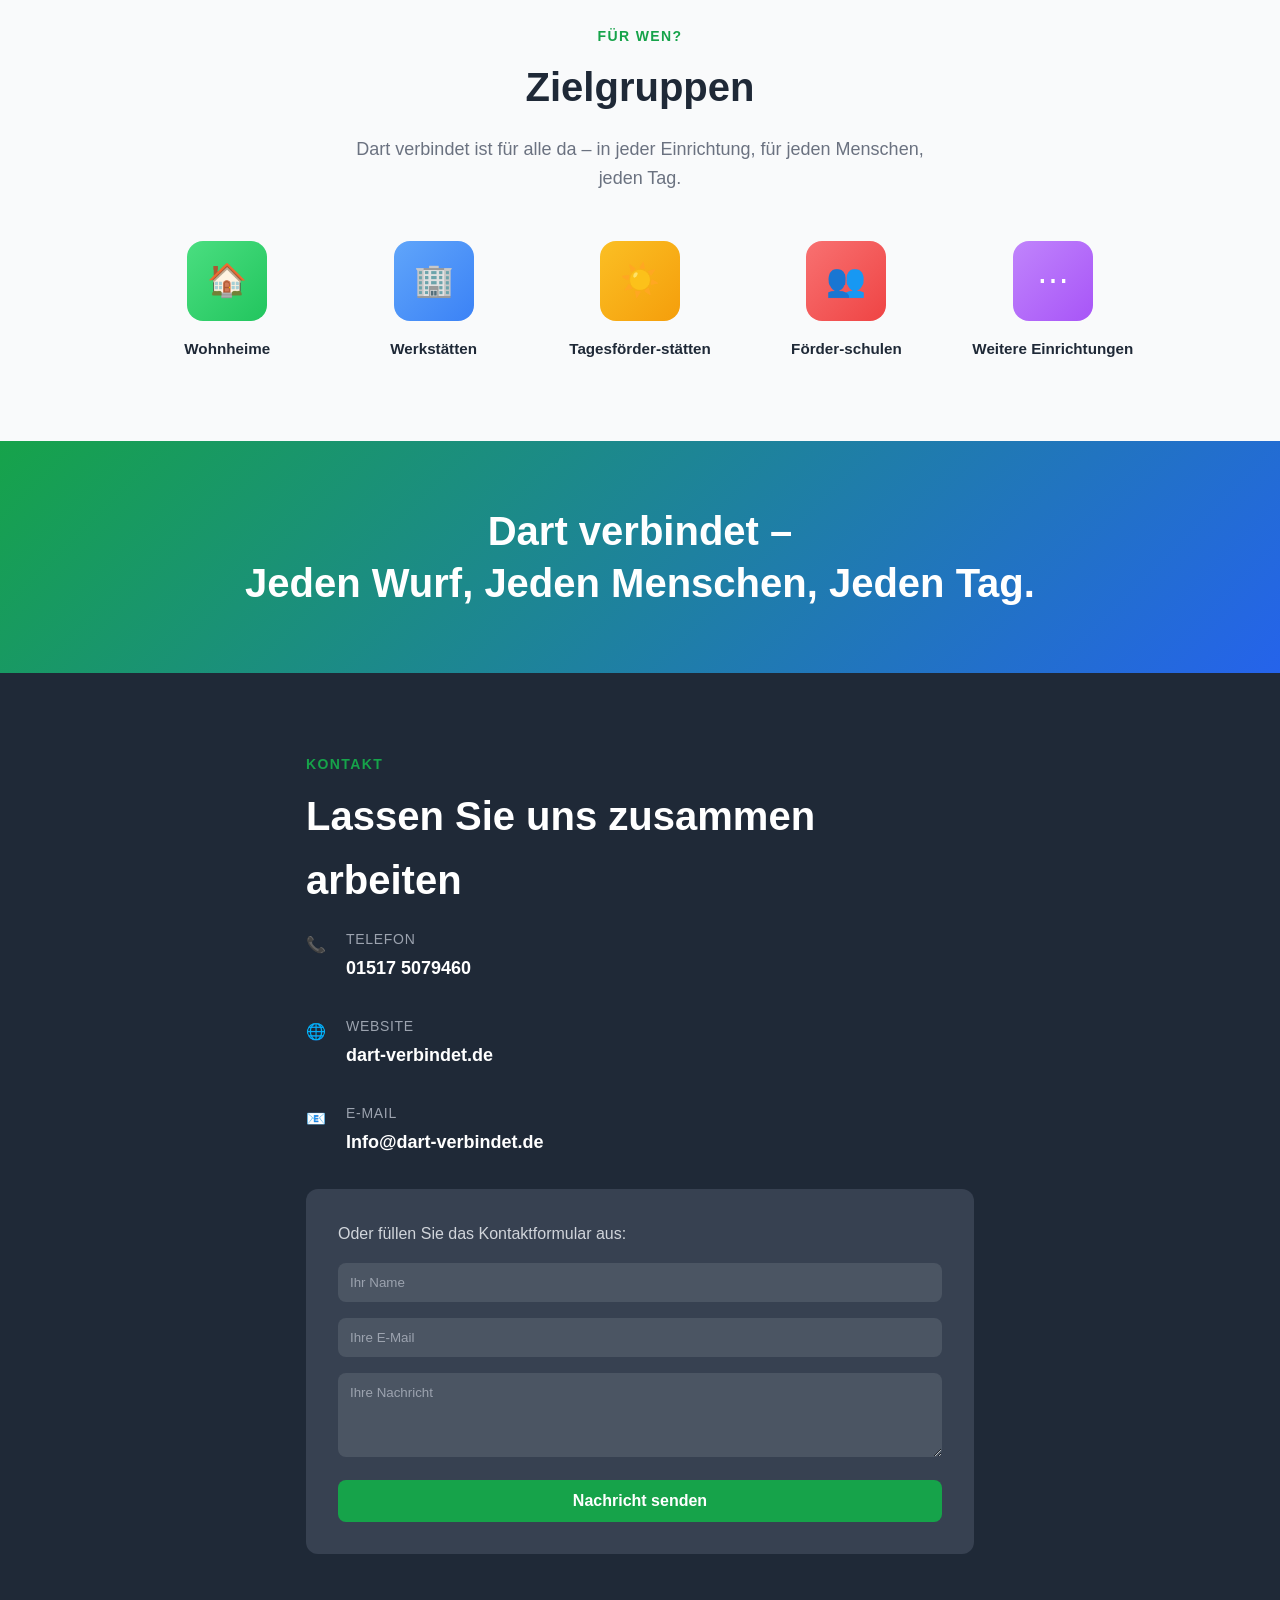
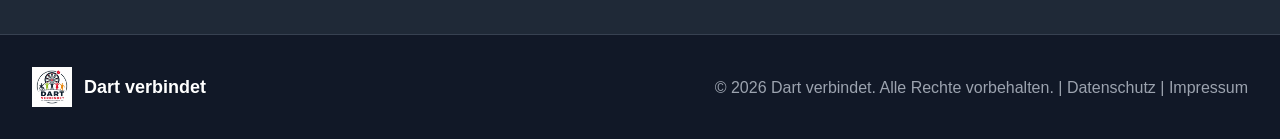
==== commit 676eeda4: "Update index.html" ====
--- a/index.html
+++ b/index.html
@@ -620,7 +620,7 @@
                 </div>
             </div>
             <div class="hero-card">
-                <img src="images/logo.png" alt="Dart verbindet Logo" style="width: 360px; height: auto; margin: 0 auto 1rem; display: block;">
+                <img src="images/logo.png" alt="Dart verbindet Logo" style="width: 300px; height: auto; margin: 0 auto 1rem; display: block;">
                 <h3>Tim Baum</h3>
                 <p><strong>Gründer von Dart verbindet</strong></p>
                 <p>Mit professionellem E-Dart Equipment und viel Leidenschaft für Inklusion.</p>
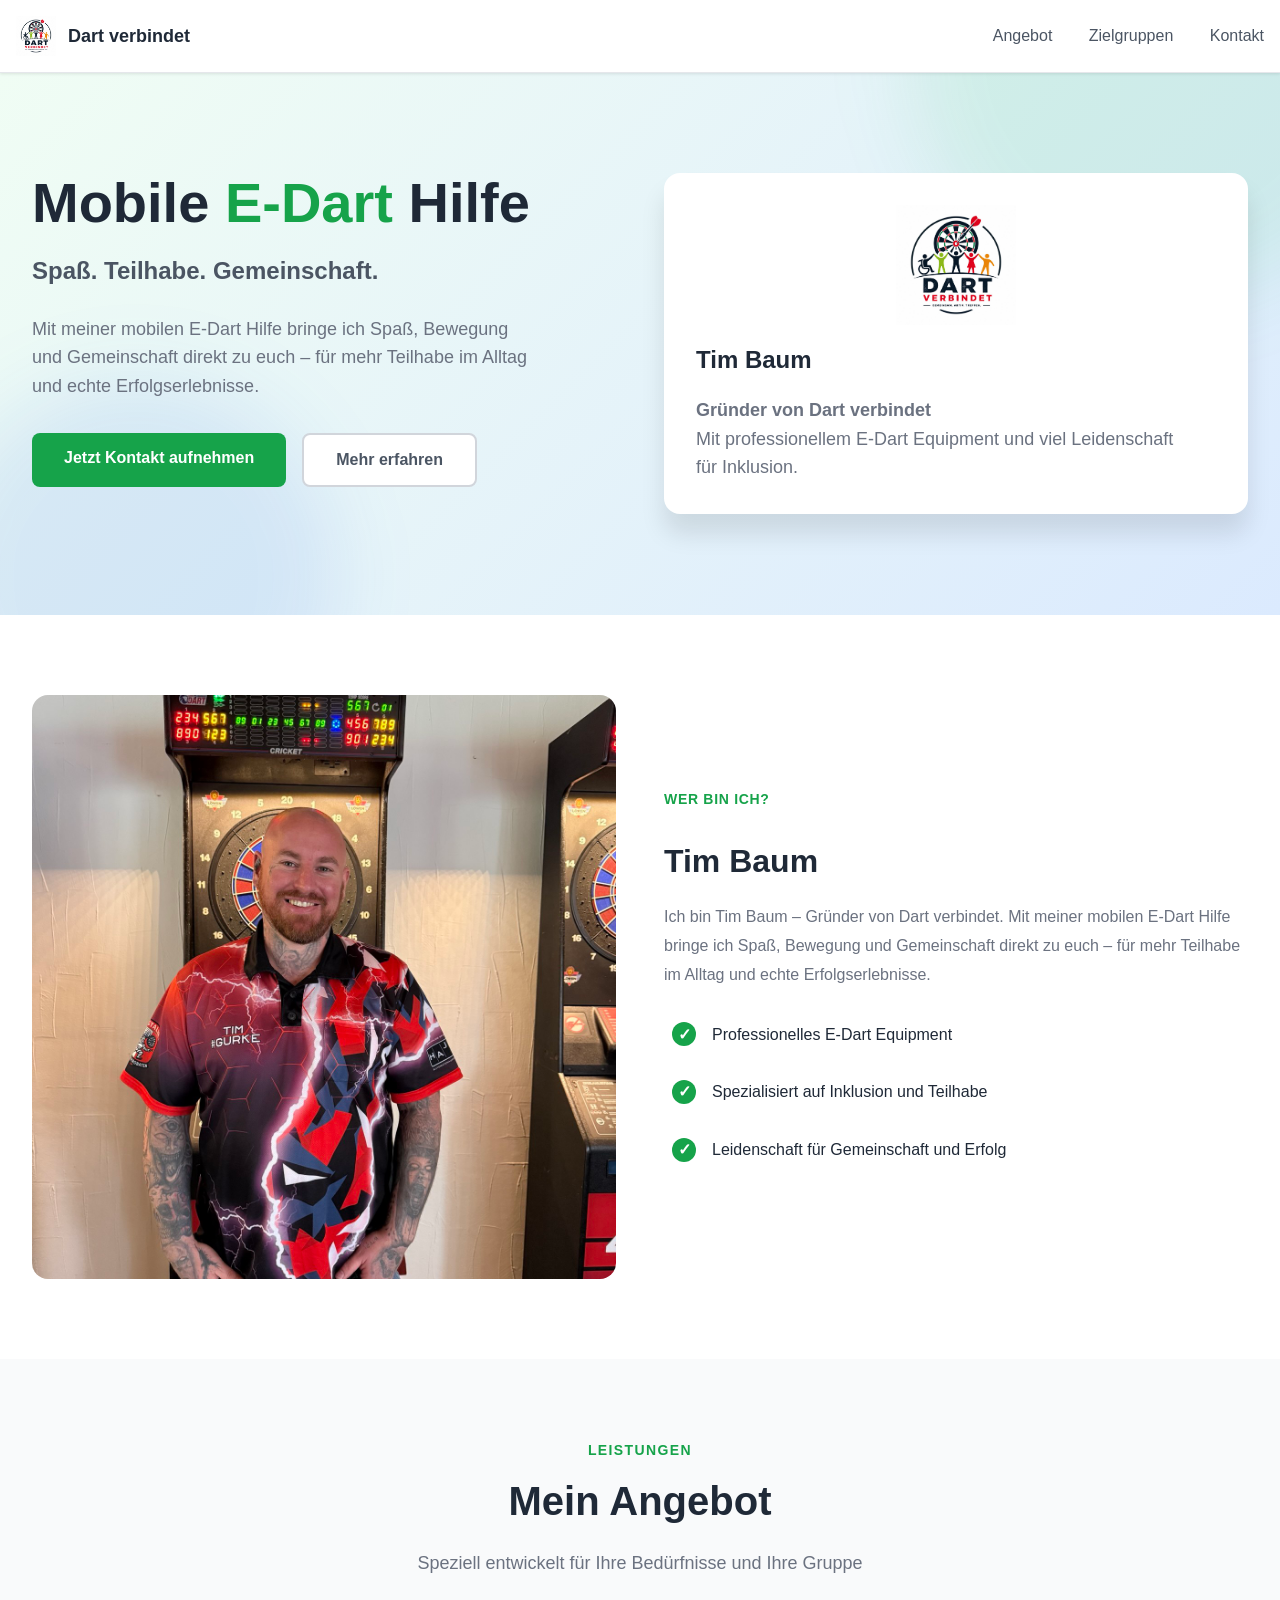
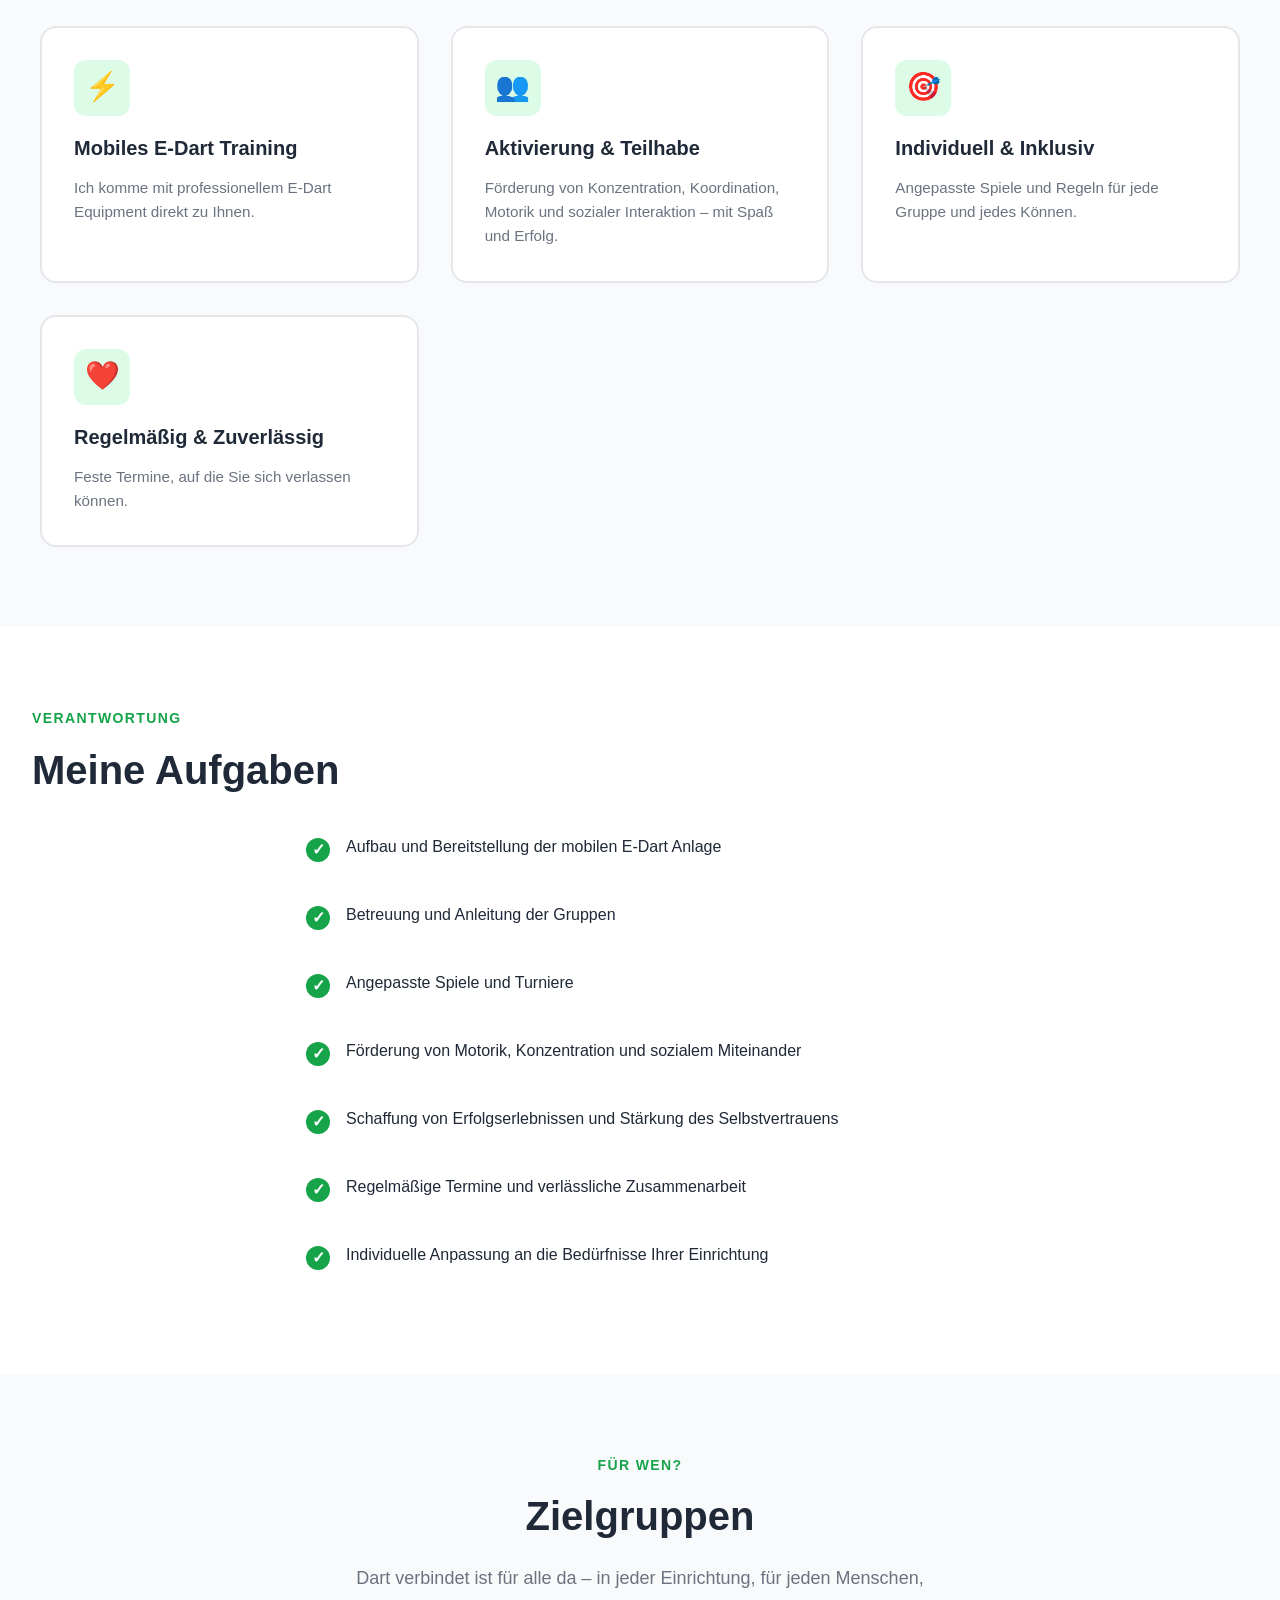
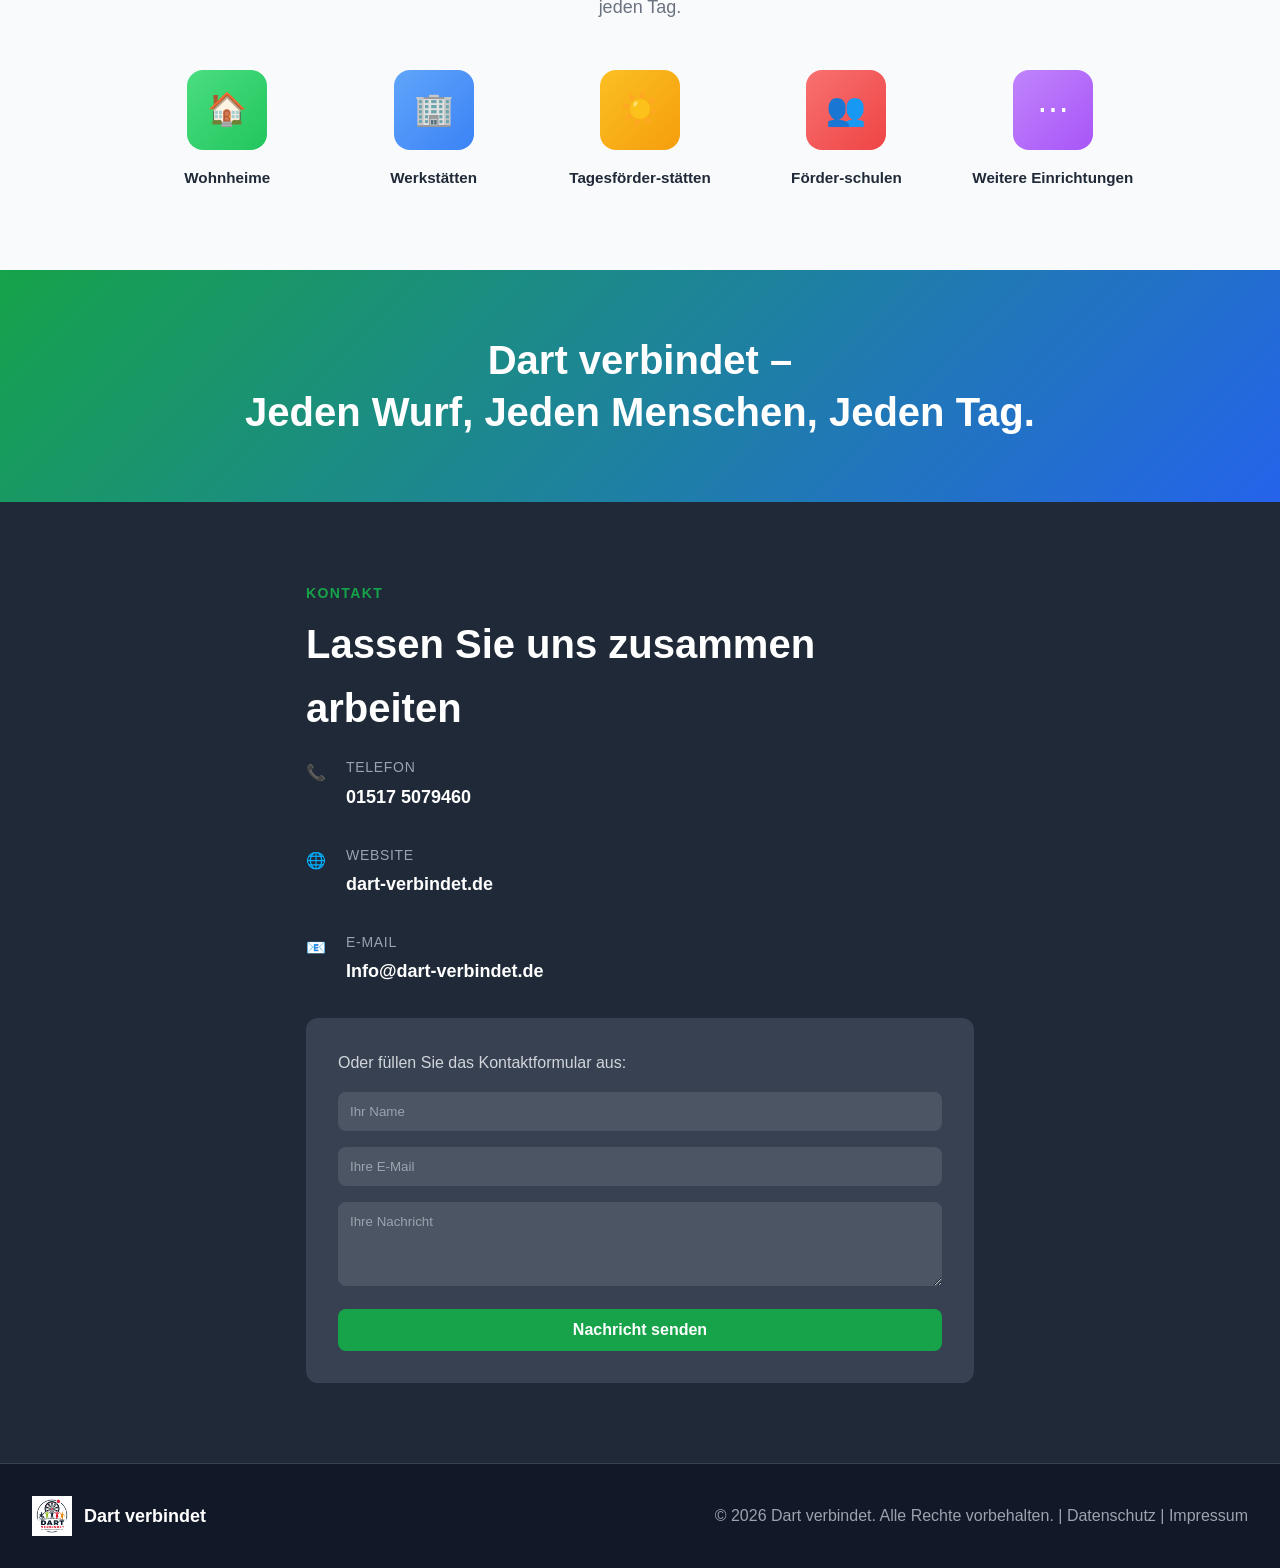
==== commit c19cf503: "Update index.html" ====
--- a/index.html
+++ b/index.html
@@ -3,7 +3,7 @@
 <head>
     <meta charset="UTF-8">
     <meta name="viewport" content="width=device-width, initial-scale=1.0">
-    <title>Dart verbindet - Mobile E-Dart Hilfe</title>
+    <title>Dart verbindet - Mobiles E-Dart Angebot </title>
     <style>
         * {
             margin: 0;
@@ -620,7 +620,7 @@
                 </div>
             </div>
             <div class="hero-card">
-                <img src="images/logo.png" alt="Dart verbindet Logo" style="width: 300px; height: auto; margin: 0 auto 1rem; display: block;">
+                <img src="images/logo.png" alt="Dart verbindet Logo" style="width: 120px; height: auto; margin: 0 auto 1rem; display: block;">
                 <h3>Tim Baum</h3>
                 <p><strong>Gründer von Dart verbindet</strong></p>
                 <p>Mit professionellem E-Dart Equipment und viel Leidenschaft für Inklusion.</p>
@@ -782,7 +782,7 @@
                 <img src="images/logo.png" alt="Dart verbindet Logo" style="height: 40px; width: auto;">
                 <span>Dart verbindet</span>
             </div>
-            <p>© 2026 Dart verbindet. Alle Rechte vorbehalten. | <a href="#">Datenschutz</a> | <a href="#">Impressum</a></p>
+            <p>© 2026 Dart verbindet. Alle Rechte vorbehalten. | <a href="datenschutz.html">Datenschutz</a> | <a href="impressum.html">Impressum</a></p>
         </div>
     </footer>
 </body>
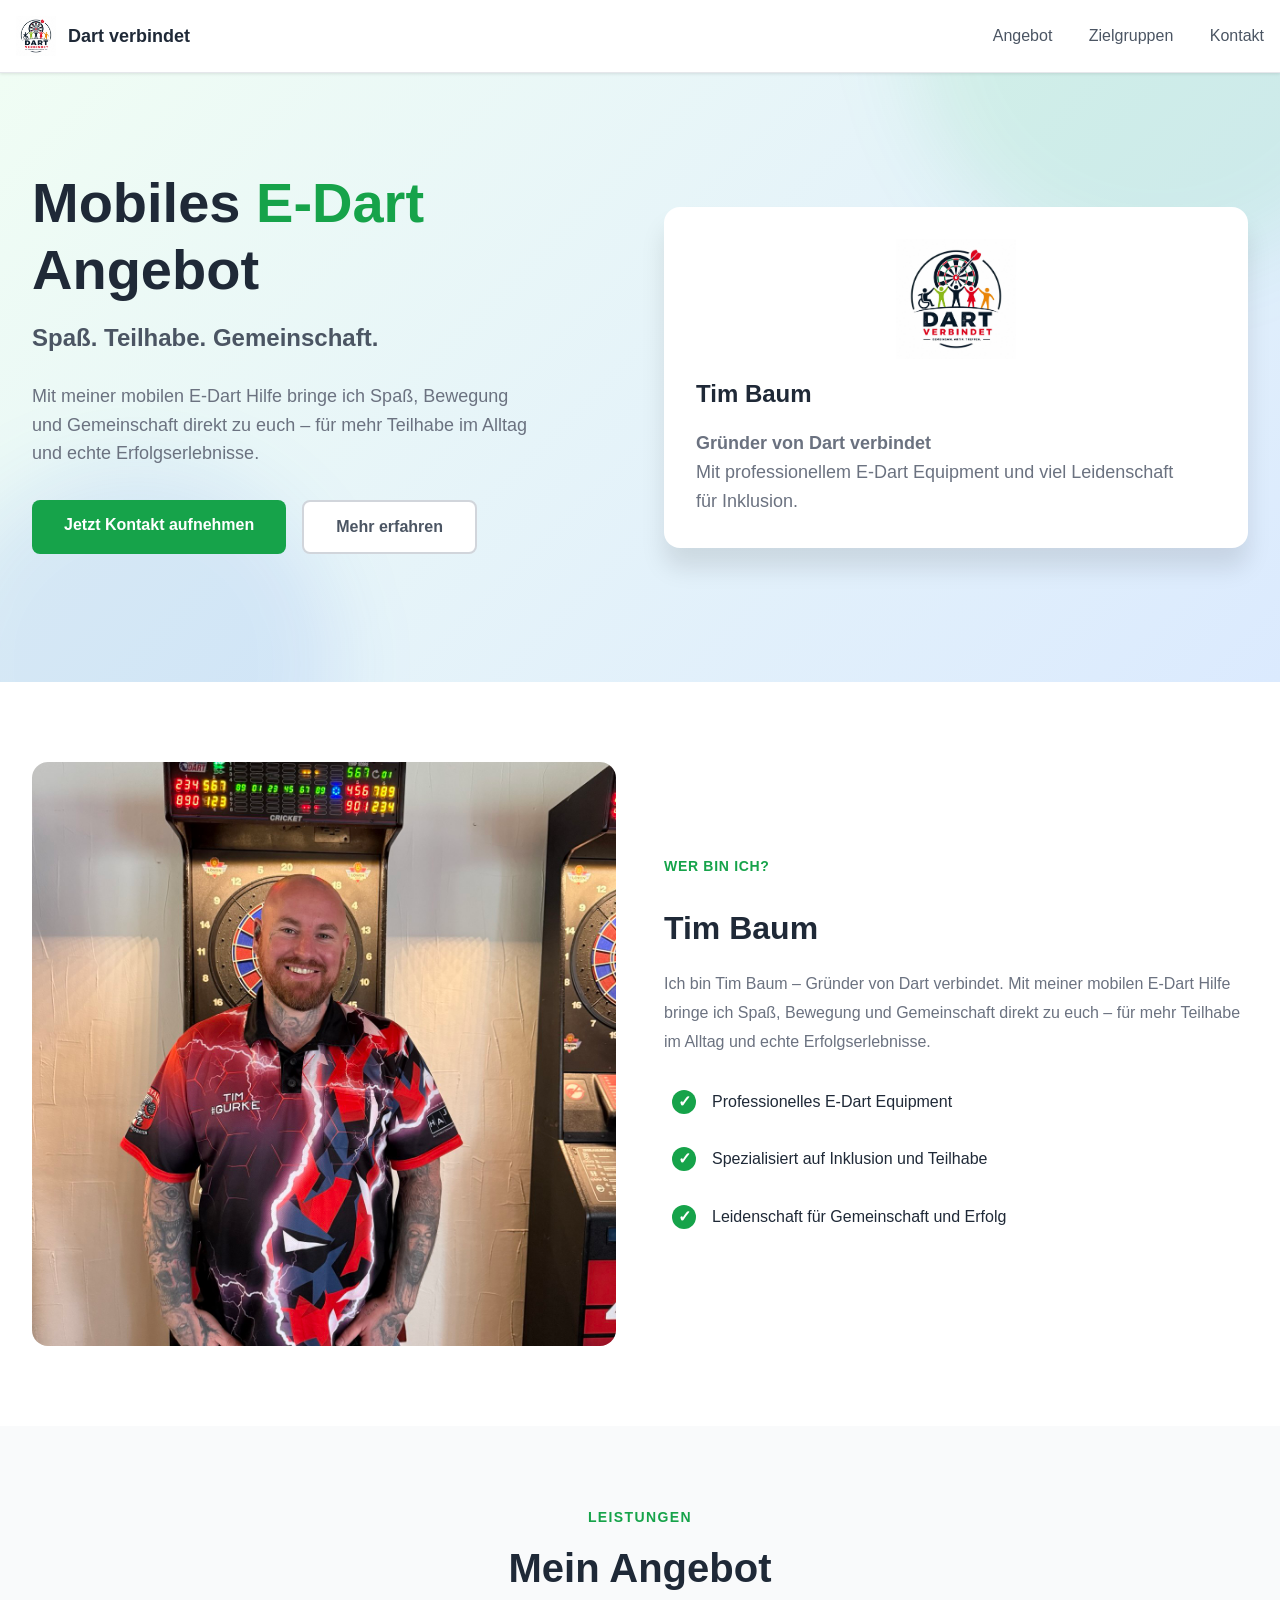
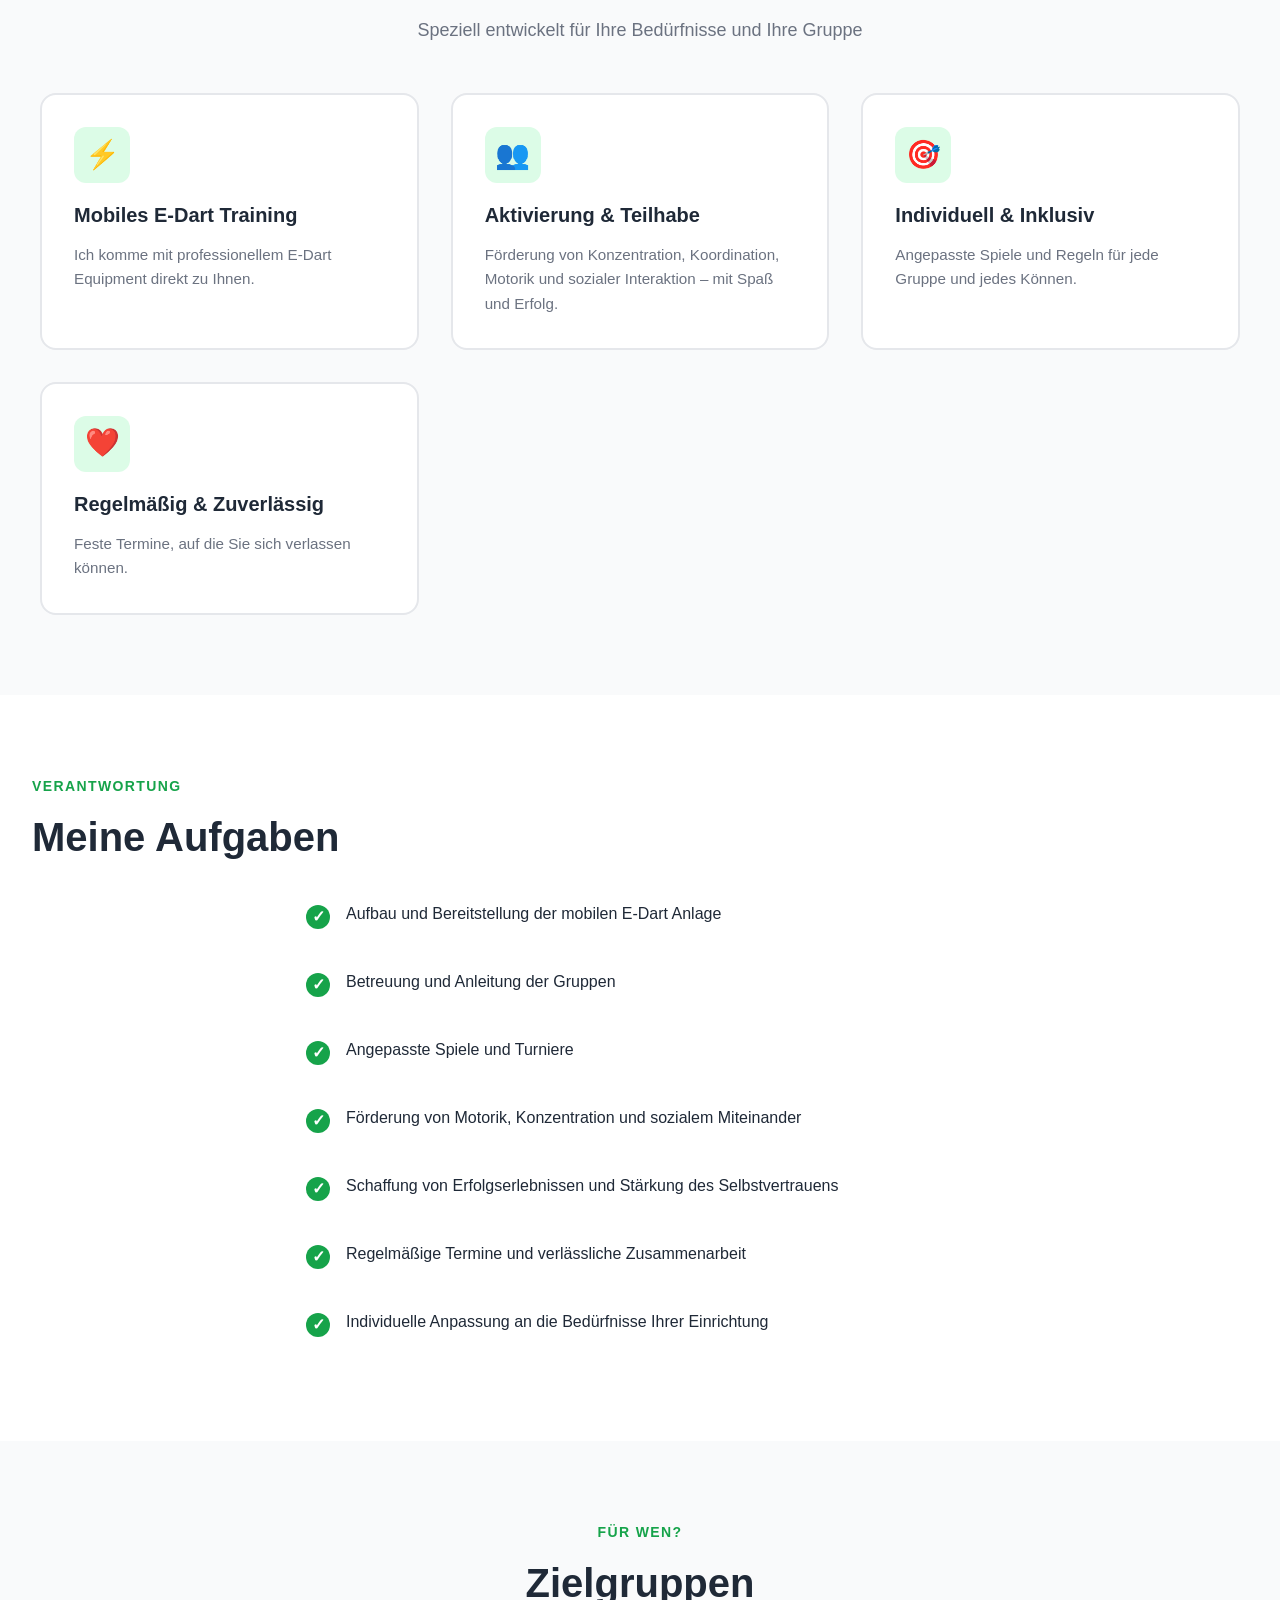
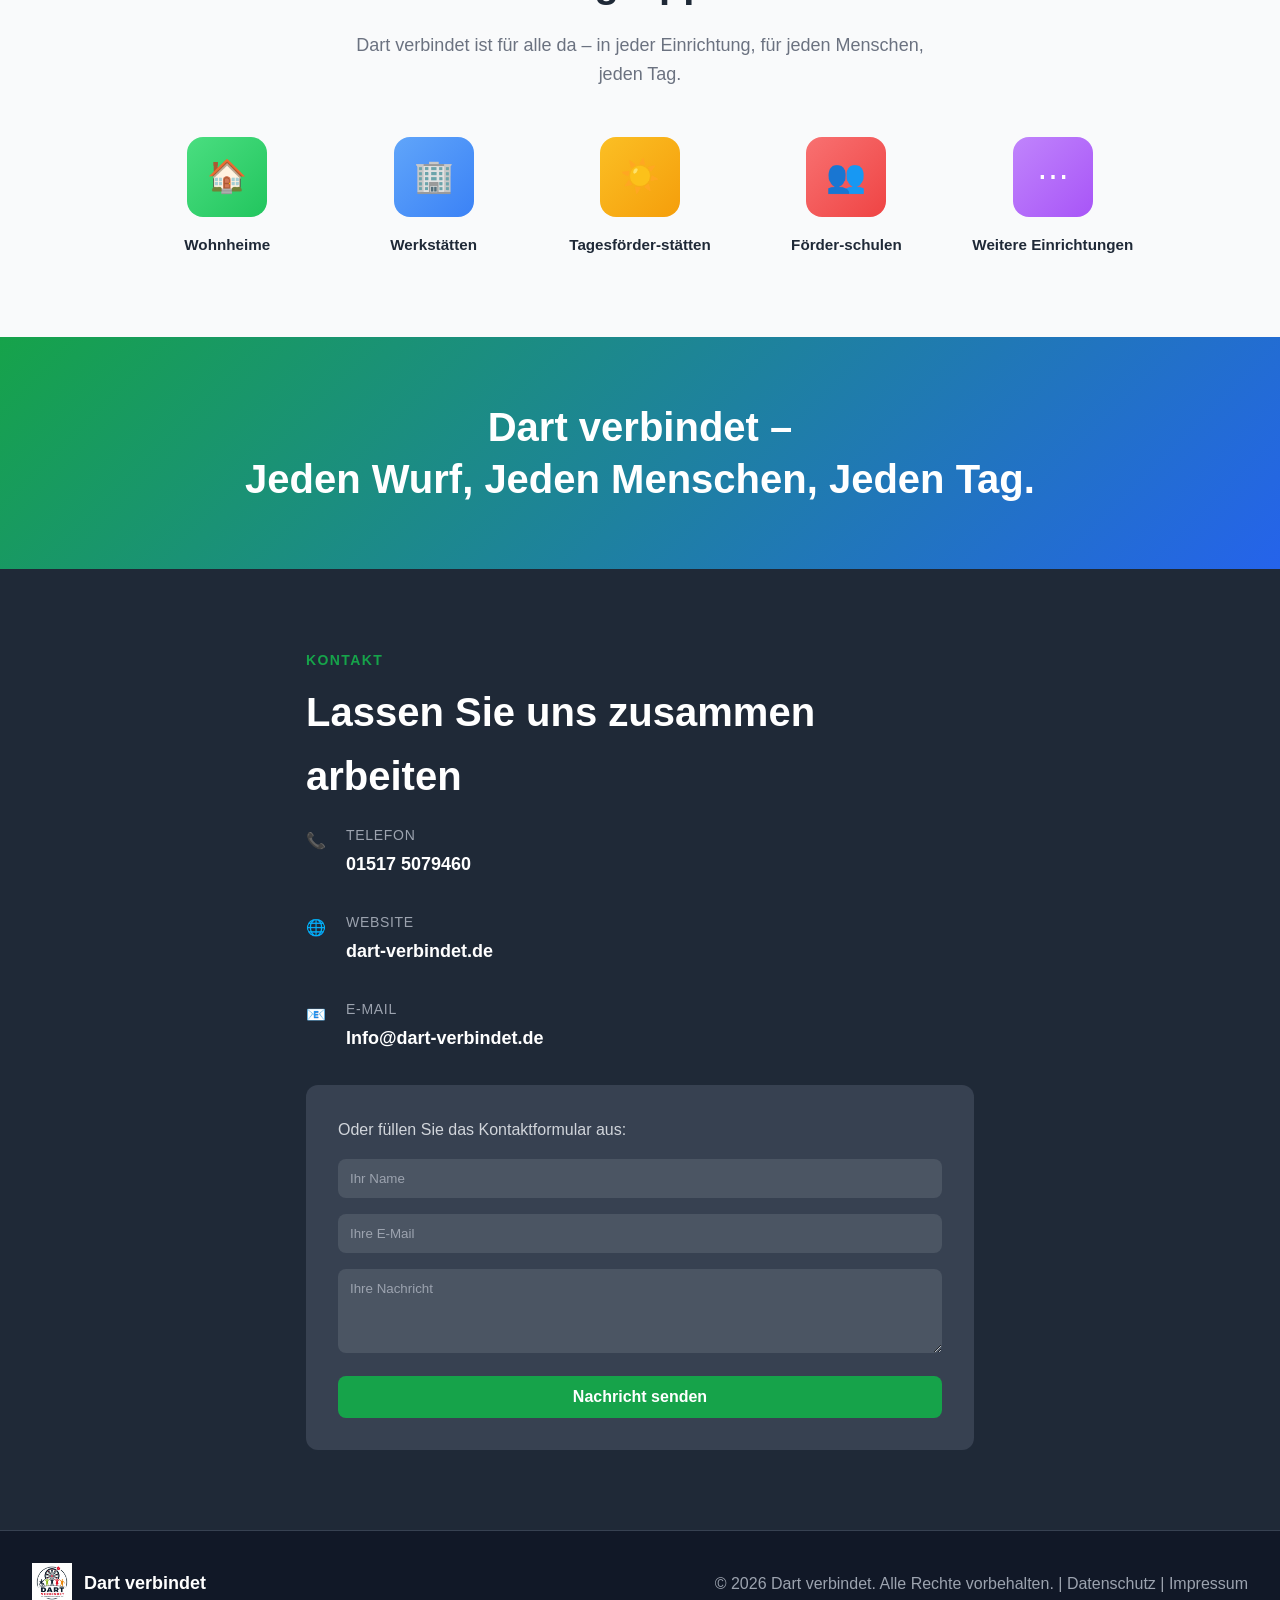
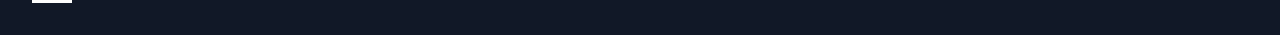
==== commit 79d88b75: "Update index.html" ====
--- a/index.html
+++ b/index.html
@@ -611,7 +611,7 @@
     <section class="hero">
         <div class="container">
             <div>
-                <h1>Mobile <span class="accent">E-Dart</span> Hilfe</h1>
+                <h1>Mobiles <span class="accent">E-Dart</span> Angebot</h1>
                 <p class="subtitle">Spaß. Teilhabe. Gemeinschaft.</p>
                 <p>Mit meiner mobilen E-Dart Hilfe bringe ich Spaß, Bewegung und Gemeinschaft direkt zu euch – für mehr Teilhabe im Alltag und echte Erfolgserlebnisse.</p>
                 <div class="buttons">
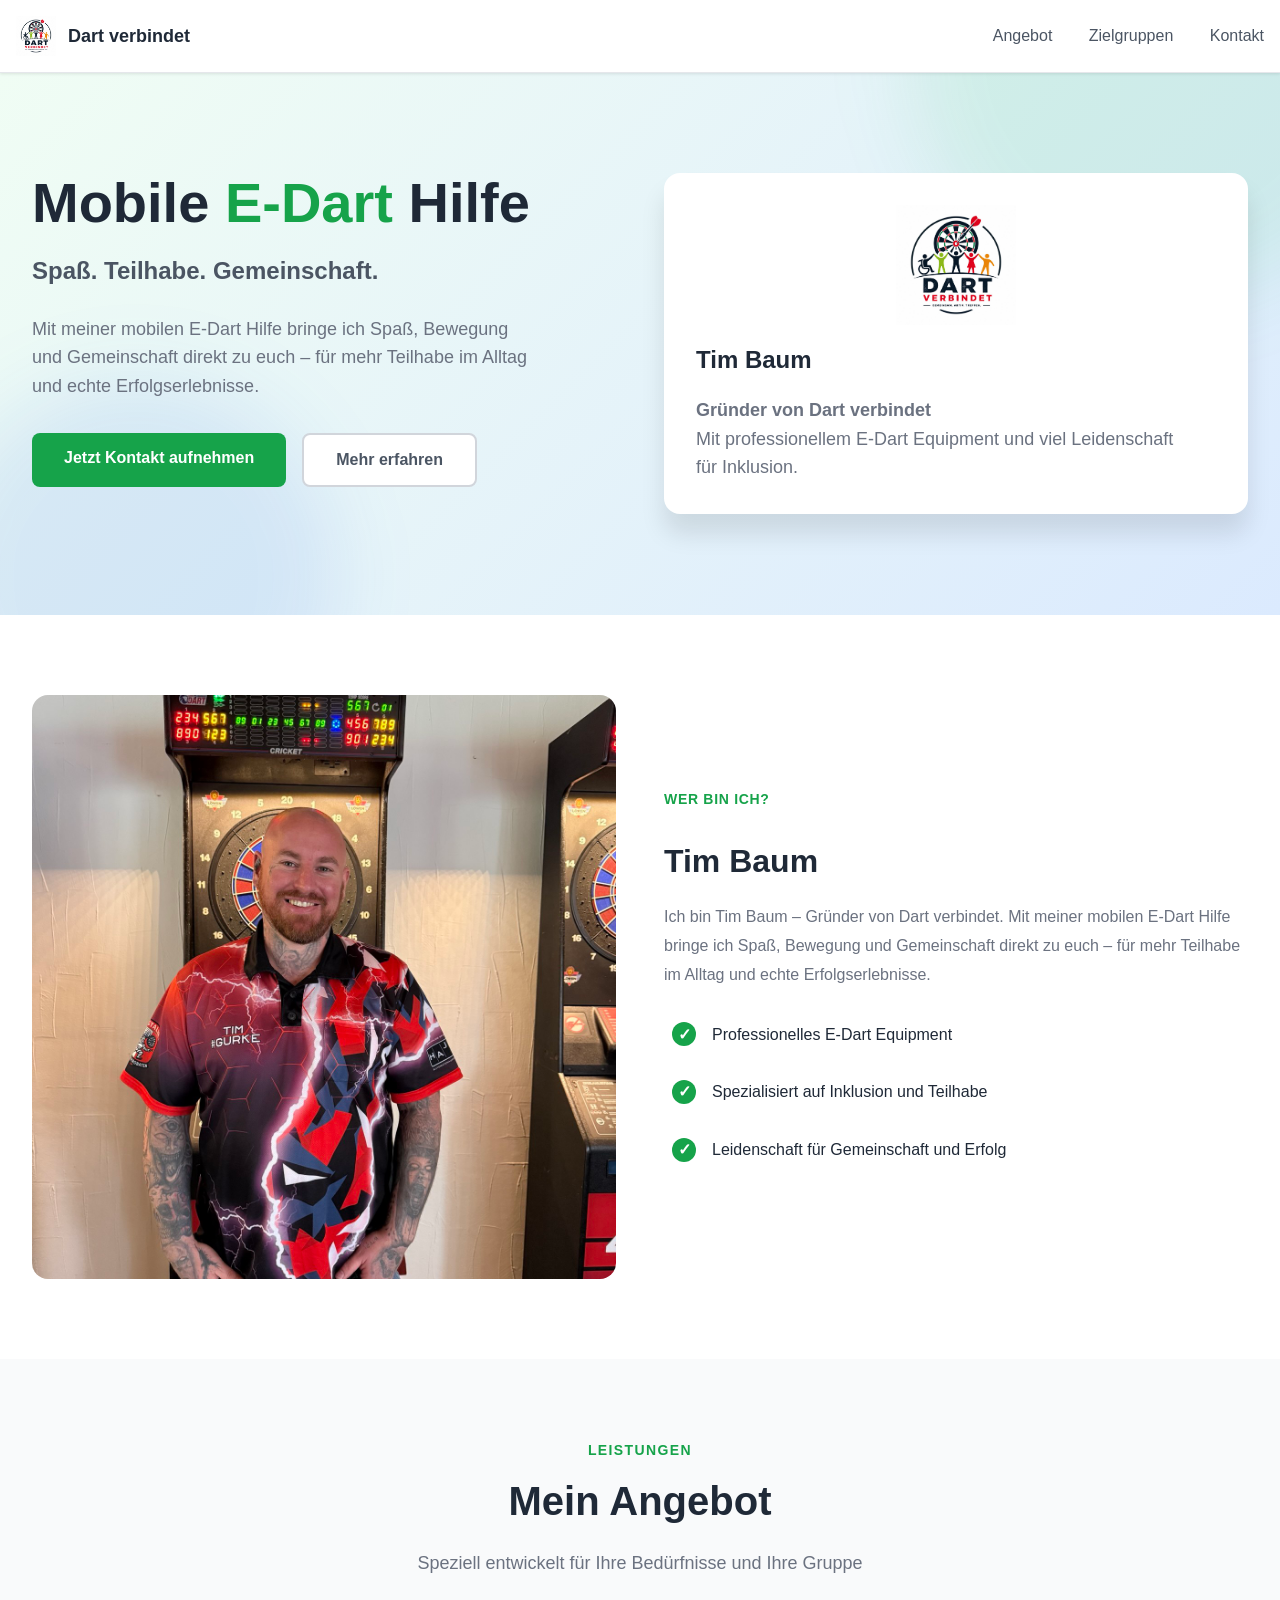
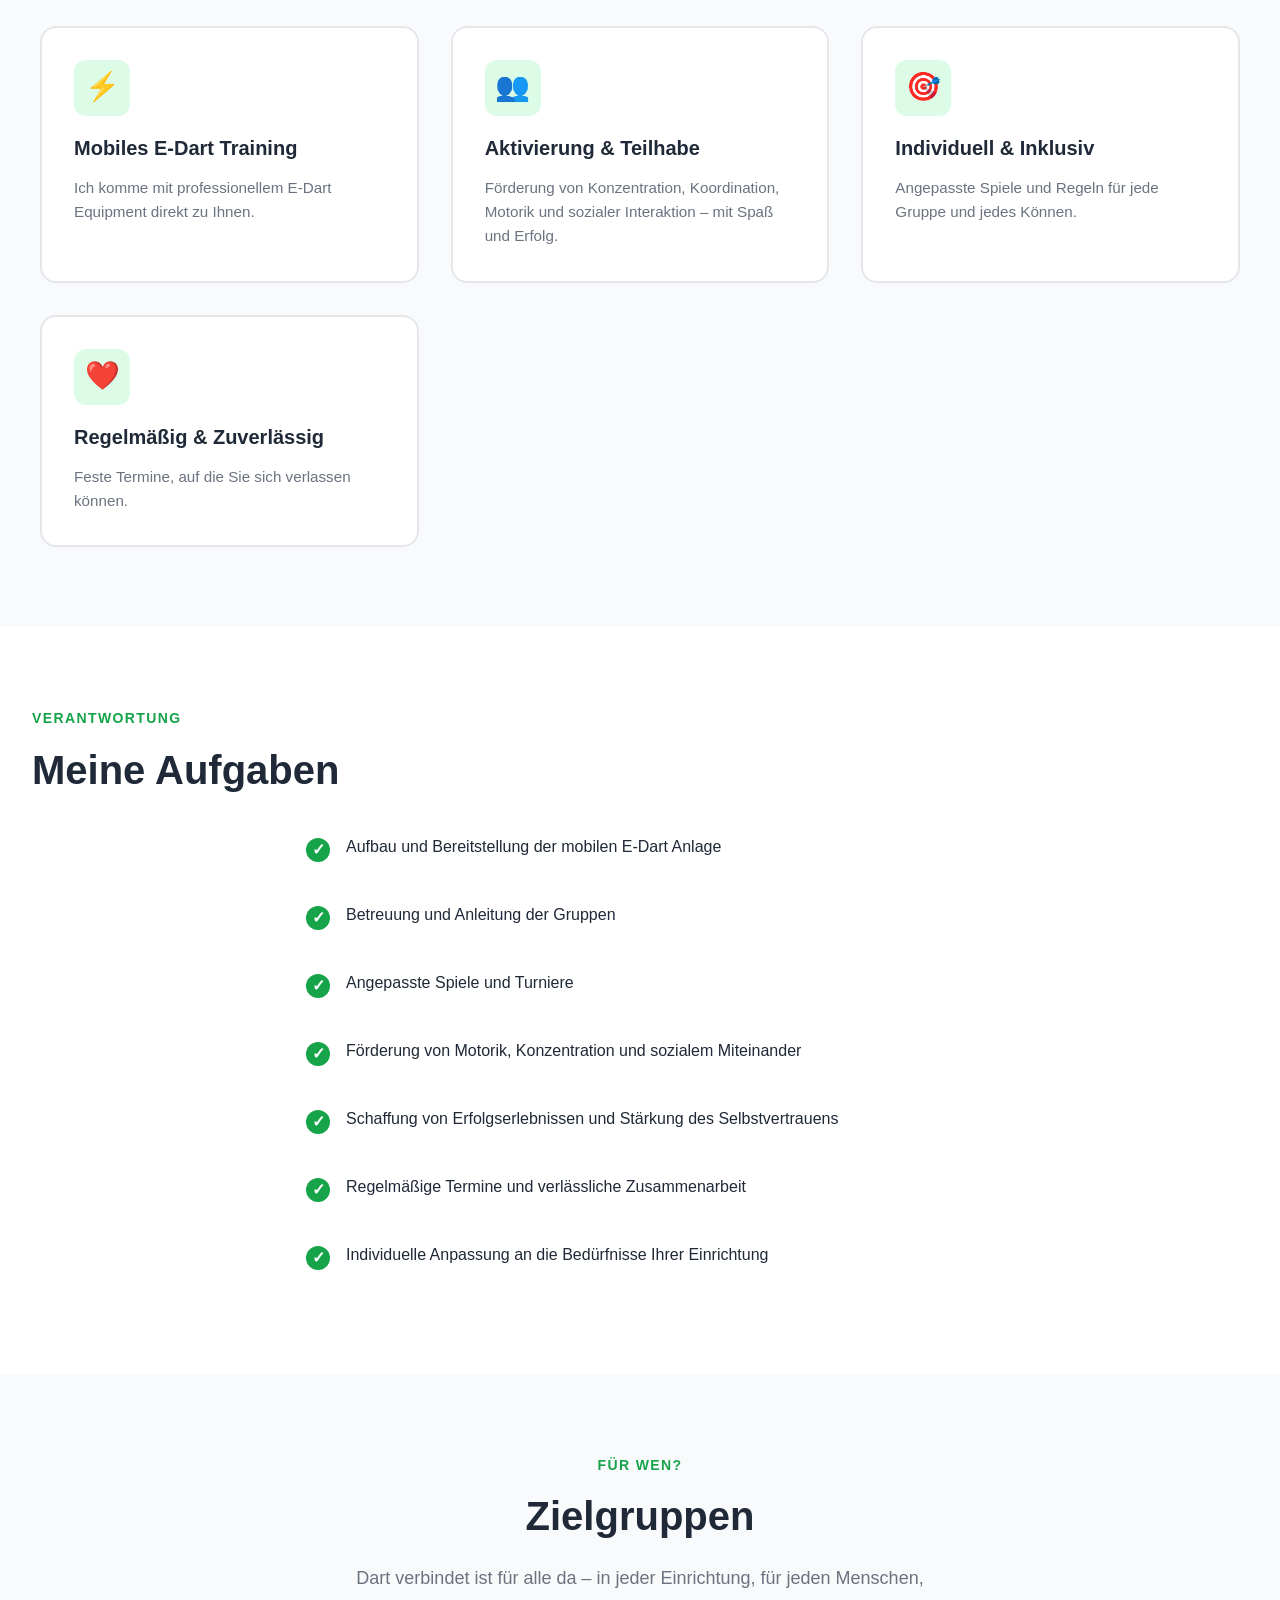
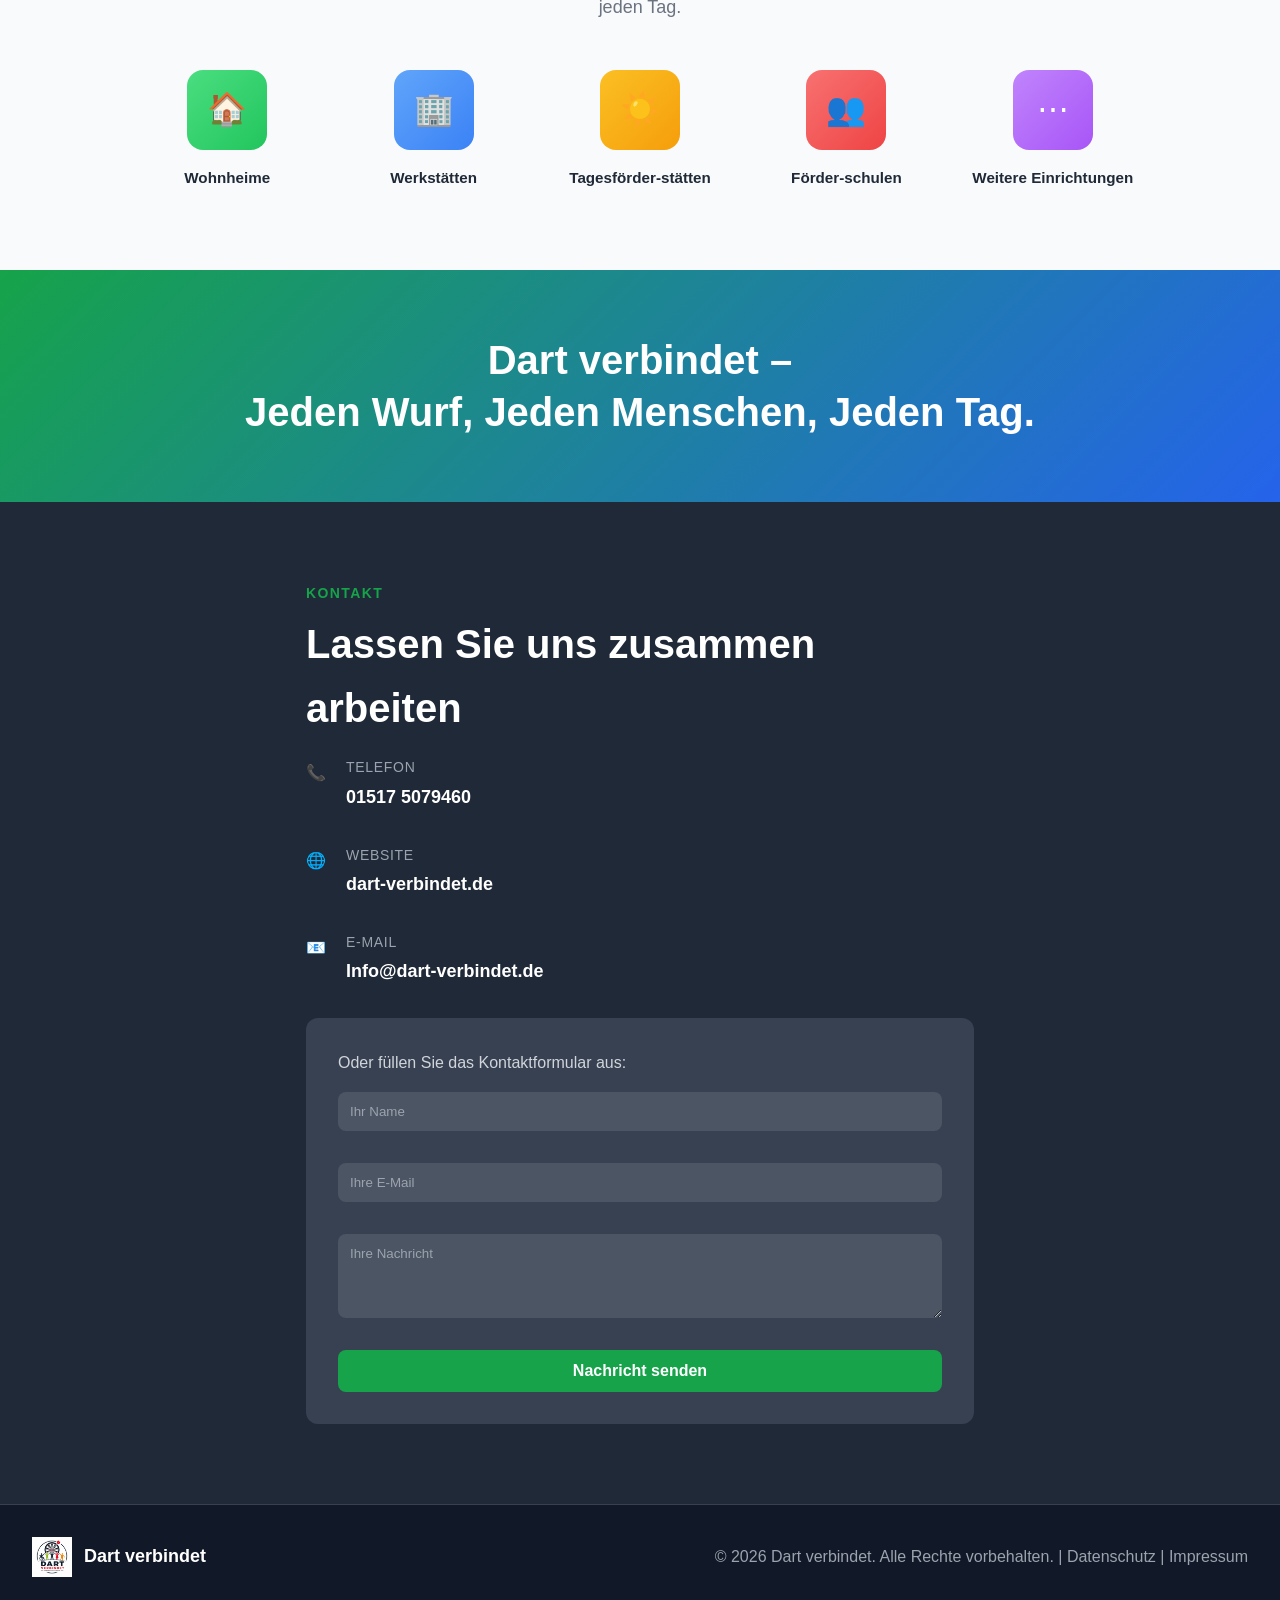
==== commit 59ca5a1f: "Update index.html" ====
--- a/index.html
+++ b/index.html
@@ -3,7 +3,7 @@
 <head>
     <meta charset="UTF-8">
     <meta name="viewport" content="width=device-width, initial-scale=1.0">
-    <title>Dart verbindet - Mobiles E-Dart Angebot </title>
+    <title>Dart verbindet - Mobile E-Dart Hilfe</title>
     <style>
         * {
             margin: 0;
@@ -611,7 +611,7 @@
     <section class="hero">
         <div class="container">
             <div>
-                <h1>Mobiles <span class="accent">E-Dart</span> Angebot</h1>
+                <h1>Mobile <span class="accent">E-Dart</span> Hilfe</h1>
                 <p class="subtitle">Spaß. Teilhabe. Gemeinschaft.</p>
                 <p>Mit meiner mobilen E-Dart Hilfe bringe ich Spaß, Bewegung und Gemeinschaft direkt zu euch – für mehr Teilhabe im Alltag und echte Erfolgserlebnisse.</p>
                 <div class="buttons">
@@ -767,10 +767,12 @@
 
             <div class="form-group">
                 <p>Oder füllen Sie das Kontaktformular aus:</p>
-                <input type="text" placeholder="Ihr Name" required>
-                <input type="email" placeholder="Ihre E-Mail" required>
-                <textarea placeholder="Ihre Nachricht" rows="4" required></textarea>
-                <button class="btn btn-primary" style="width: 100%; text-align: center;">Nachricht senden</button>
+                <form action="https://formspree.io/f/mbdwqzev" method="POST" style="display: flex; flex-direction: column; gap: 1rem;">
+                    <input type="text" name="name" placeholder="Ihr Name" required style="padding: 0.75rem; background: #4b5563; border: none; border-radius: 0.5rem; color: white; font-family: inherit;">
+                    <input type="email" name="email" placeholder="Ihre E-Mail" required style="padding: 0.75rem; background: #4b5563; border: none; border-radius: 0.5rem; color: white; font-family: inherit;">
+                    <textarea name="message" placeholder="Ihre Nachricht" rows="4" required style="padding: 0.75rem; background: #4b5563; border: none; border-radius: 0.5rem; color: white; font-family: inherit; resize: vertical;"></textarea>
+                    <button type="submit" class="btn btn-primary" style="width: 100%; text-align: center;">Nachricht senden</button>
+                </form>
             </div>
         </div>
     </section>
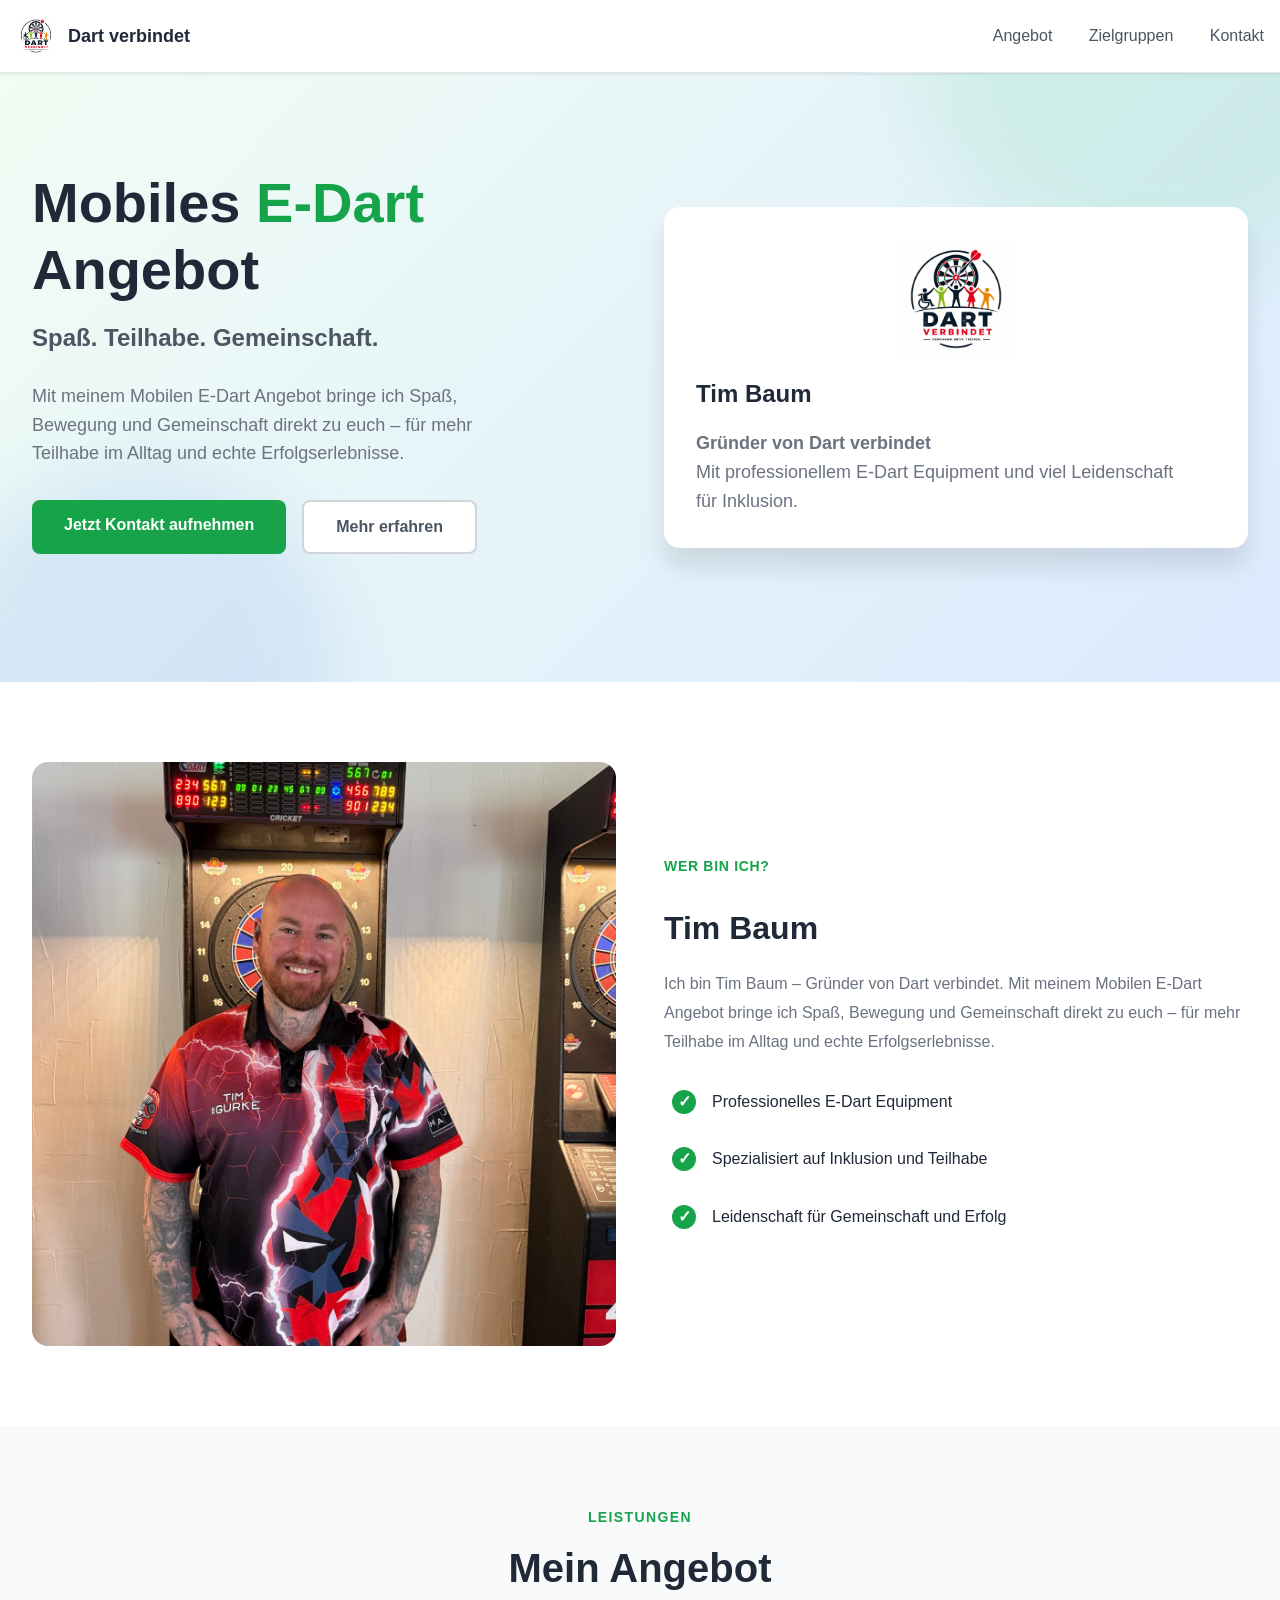
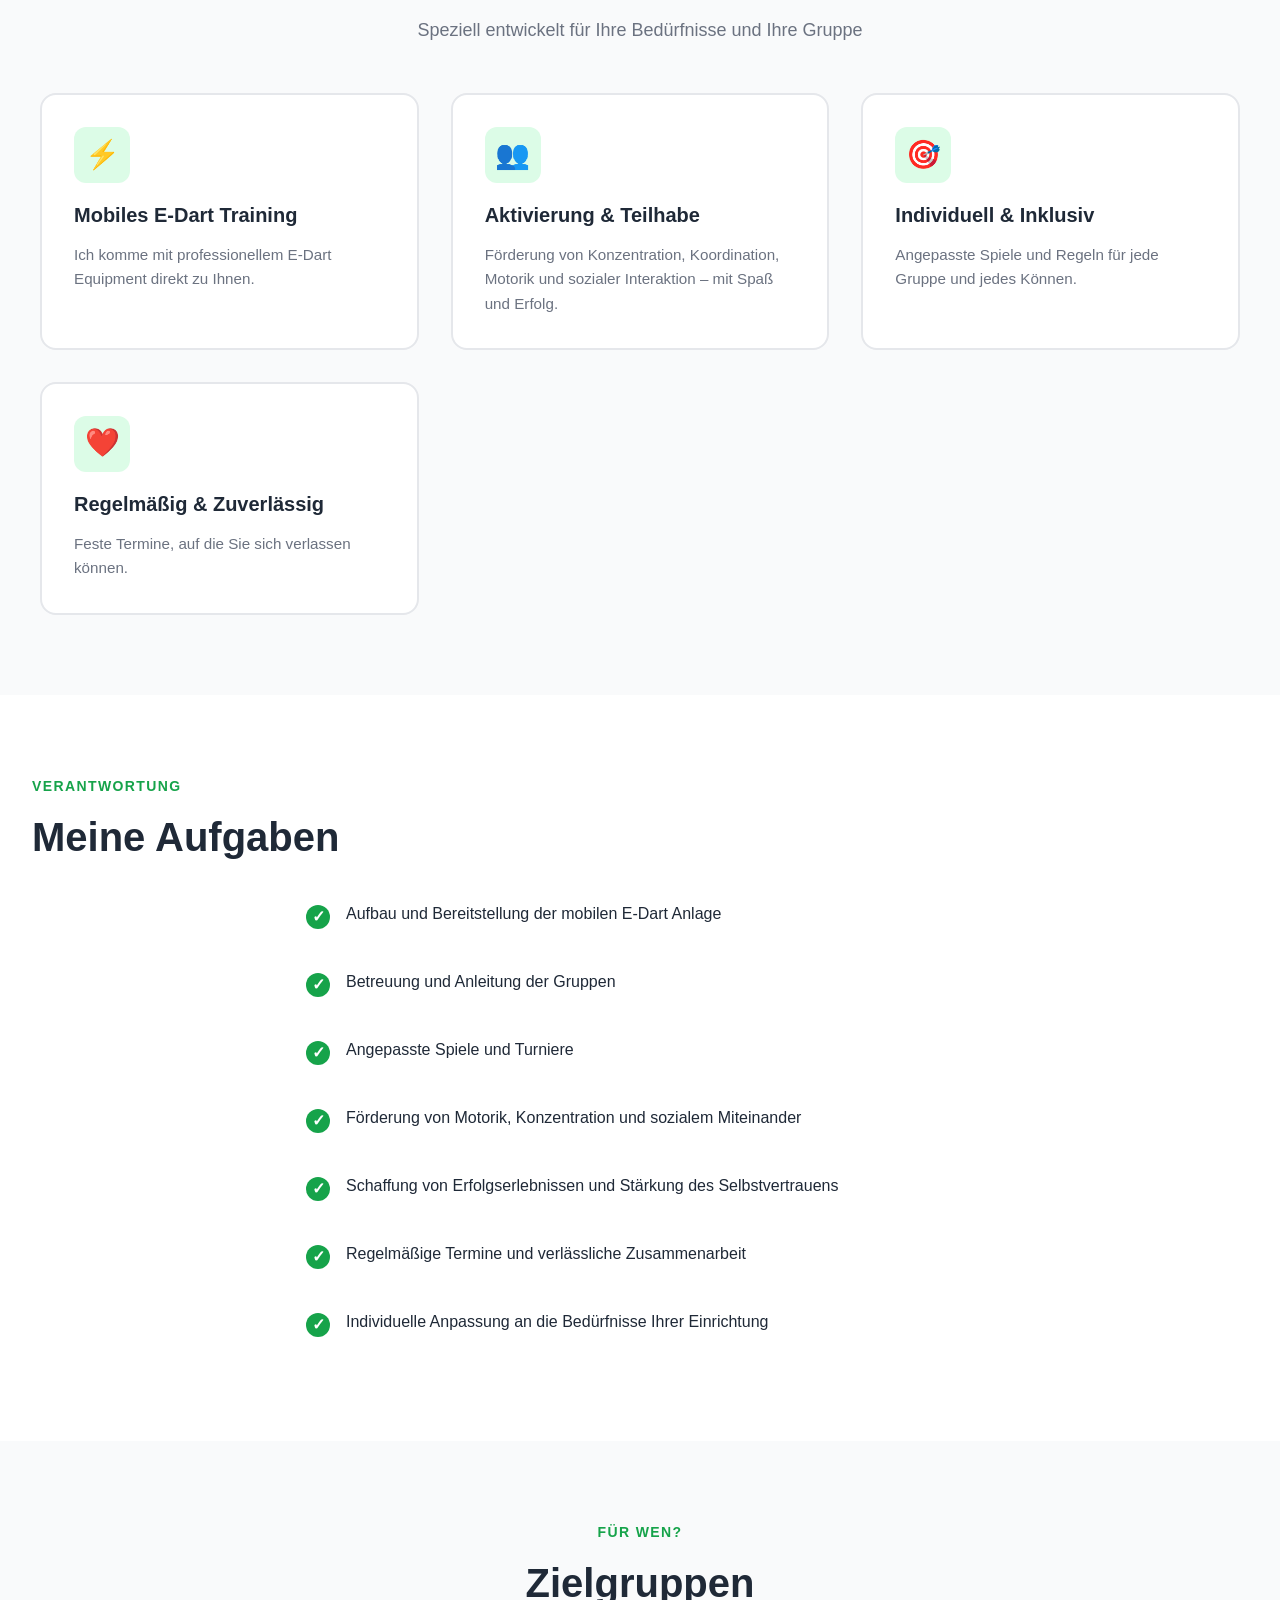
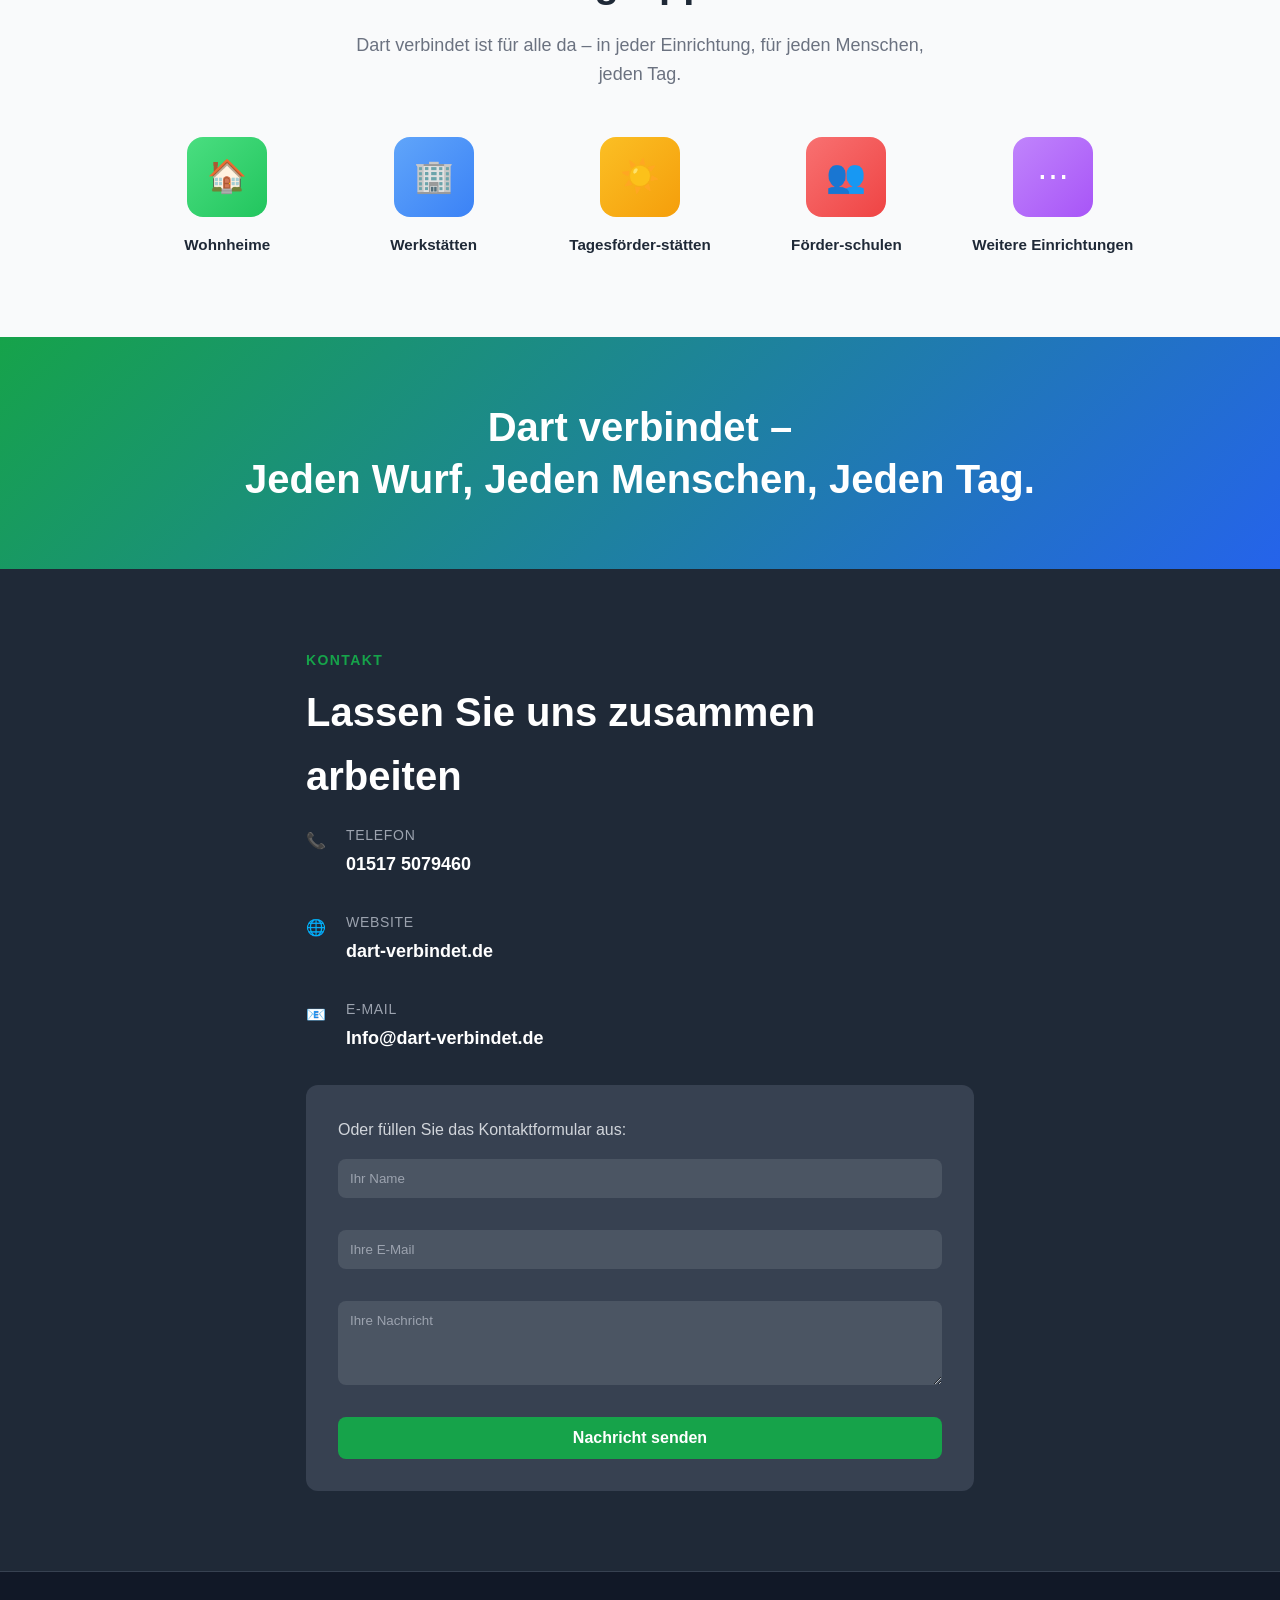
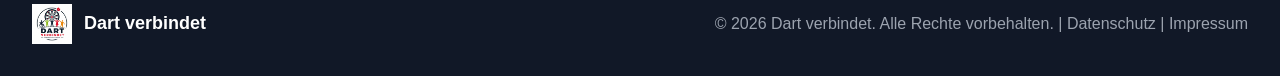
==== commit 3ff6ac85: "Update index.html" ====
--- a/index.html
+++ b/index.html
@@ -3,7 +3,7 @@
 <head>
     <meta charset="UTF-8">
     <meta name="viewport" content="width=device-width, initial-scale=1.0">
-    <title>Dart verbindet - Mobile E-Dart Hilfe</title>
+    <title>Dart verbindet - Mobiles E-Dart Angebot</title>
     <style>
         * {
             margin: 0;
@@ -611,9 +611,9 @@
     <section class="hero">
         <div class="container">
             <div>
-                <h1>Mobile <span class="accent">E-Dart</span> Hilfe</h1>
+                <h1>Mobiles <span class="accent">E-Dart</span> Angebot</h1>
                 <p class="subtitle">Spaß. Teilhabe. Gemeinschaft.</p>
-                <p>Mit meiner mobilen E-Dart Hilfe bringe ich Spaß, Bewegung und Gemeinschaft direkt zu euch – für mehr Teilhabe im Alltag und echte Erfolgserlebnisse.</p>
+                <p>Mit meinem Mobilen E-Dart Angebot bringe ich Spaß, Bewegung und Gemeinschaft direkt zu euch – für mehr Teilhabe im Alltag und echte Erfolgserlebnisse.</p>
                 <div class="buttons">
                     <a href="#kontakt" class="btn btn-primary">Jetzt Kontakt aufnehmen</a>
                     <a href="#angebot" class="btn btn-secondary">Mehr erfahren</a>
@@ -635,7 +635,7 @@
             <div class="about-content">
                 <p style="color: #16a34a; font-weight: bold; font-size: 0.875rem; text-transform: uppercase; letter-spacing: 0.05em;">Wer bin ich?</p>
                 <h2>Tim Baum</h2>
-                <p>Ich bin Tim Baum – Gründer von Dart verbindet. Mit meiner mobilen E-Dart Hilfe bringe ich Spaß, Bewegung und Gemeinschaft direkt zu euch – für mehr Teilhabe im Alltag und echte Erfolgserlebnisse.</p>
+                <p>Ich bin Tim Baum – Gründer von Dart verbindet. Mit meinem Mobilen E-Dart Angebot bringe ich Spaß, Bewegung und Gemeinschaft direkt zu euch – für mehr Teilhabe im Alltag und echte Erfolgserlebnisse.</p>
                 <ul class="checklist">
                     <li>Professionelles E-Dart Equipment</li>
                     <li>Spezialisiert auf Inklusion und Teilhabe</li>
